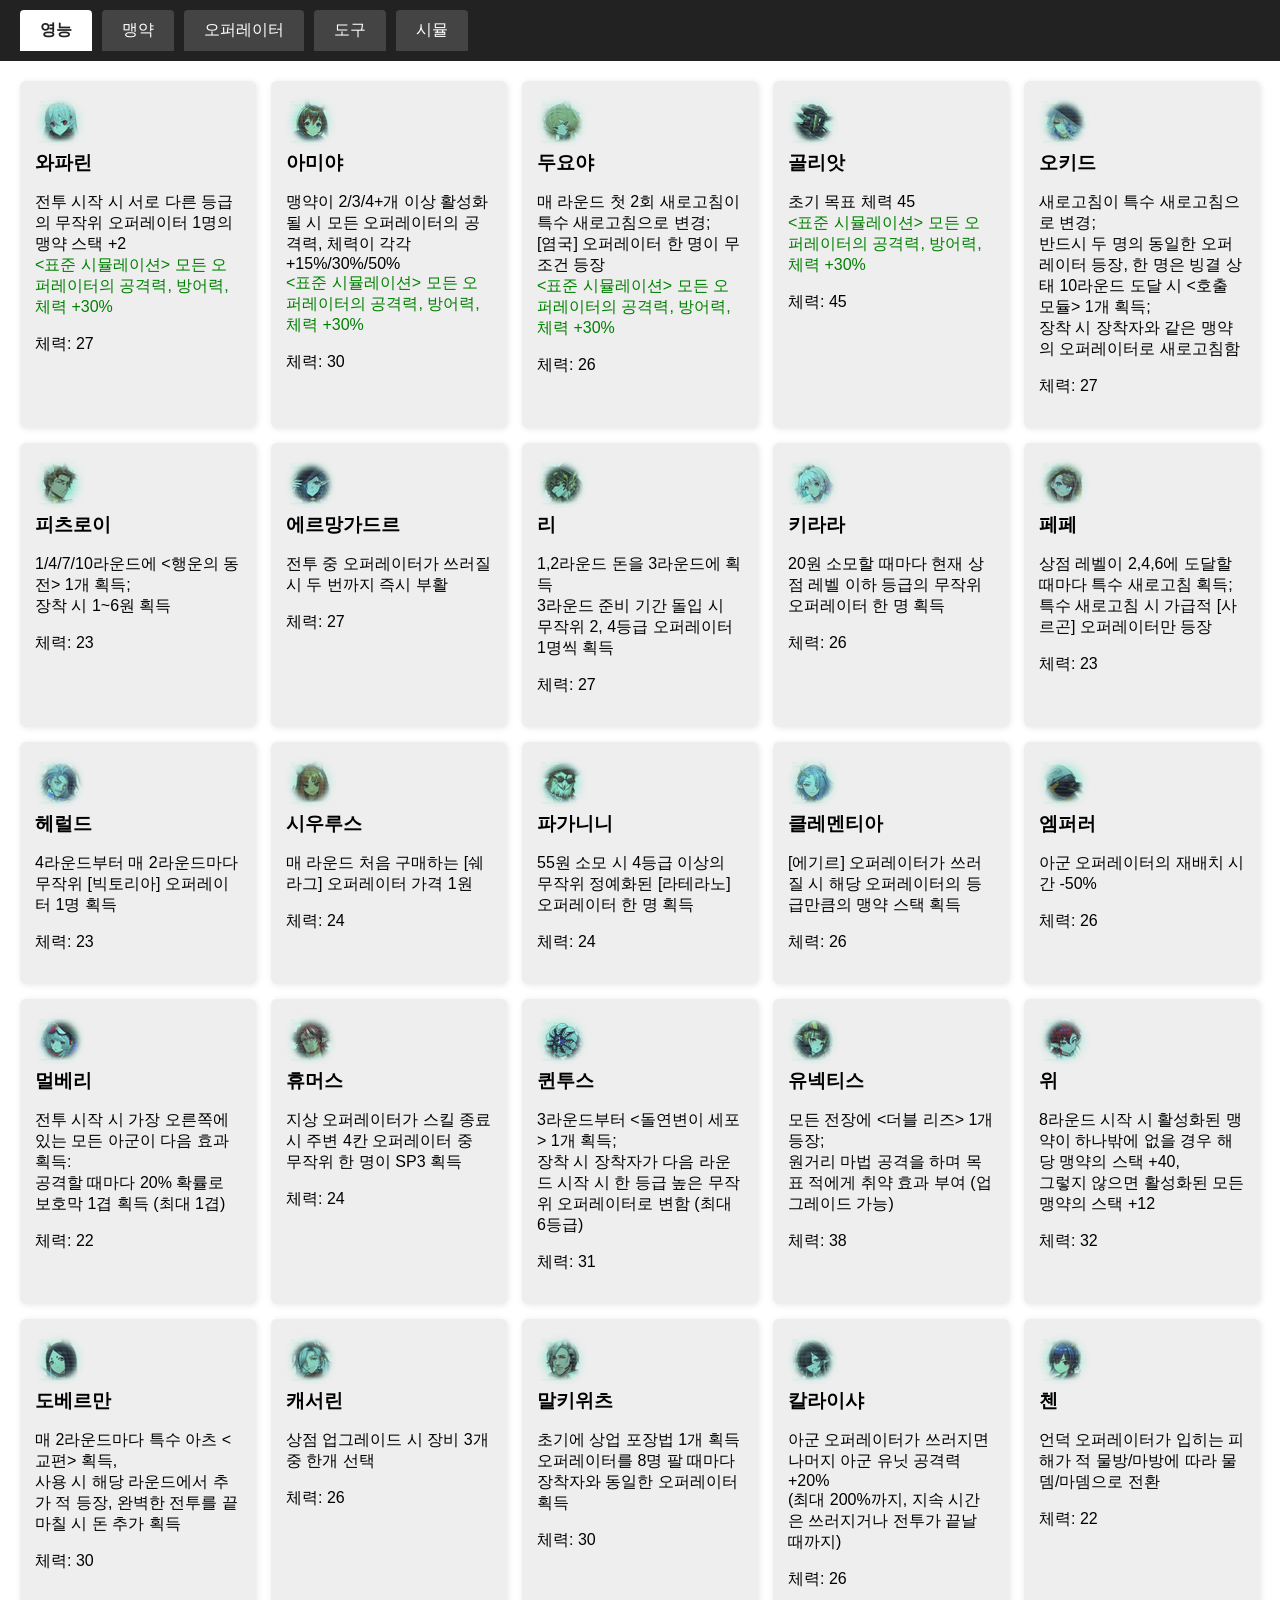
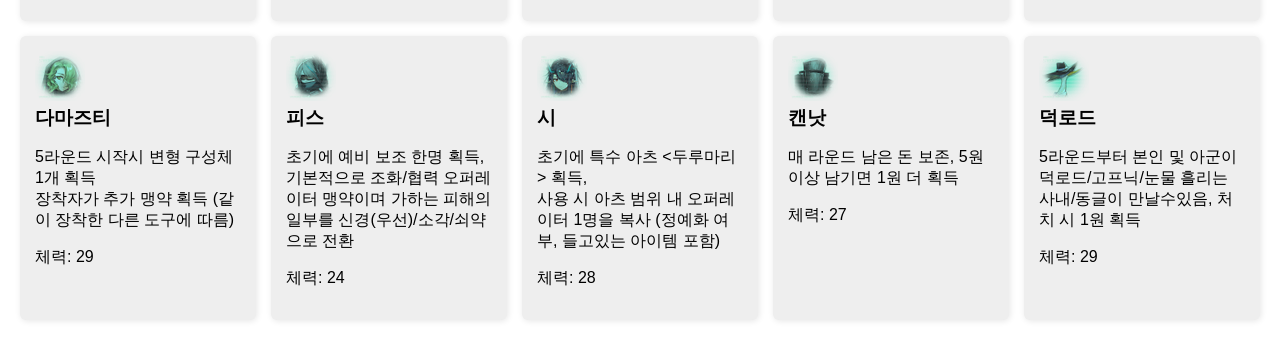
==== index.html @ cfe7ab59 "4" ====
<!DOCTYPE html>
<html lang="ko">
<head>
<meta charset="UTF-8" />
<meta name="viewport" content="width=device-width, initial-scale=1" />
<title>명토체스</title>
<style>
  body { font-family: Arial, sans-serif; margin: 0; padding: 0; background: #f5f5f5; }
  header { background: #222; color: white; padding: 10px 20px; position: sticky; top: 0; z-index: 100; }
  .tabs { display: flex; gap: 10px; }
  .tab {
    padding: 10px 20px;
    cursor: pointer;
    user-select: none;
    background: #444;
    border-radius: 4px 4px 0 0;
  }
  .tab.active { background: #fff; color: #222; font-weight: bold; }
  main { background: #fff; padding: 20px; min-height: 70vh; }
  section { display: none; }
  section.active { display: block; }

  /* 공통 리스트 스타일 */
  .card-list { display: grid; grid-template-columns: repeat(auto-fill,minmax(220px,1fr)); gap: 15px; }
  .card {
    background: #eee;
    border-radius: 6px;
    padding: 15px;
    box-shadow: 1px 1px 6px rgba(0,0,0,0.1);
  }
  .card img { width: 100%; border-radius: 4px; }
  .card h3 { margin: 0 0 8px; }
  .tooltip {
    position: relative;
    display: inline-block;
    cursor: pointer;
    border-bottom: 1px dotted black;
  }
  .tooltip .tooltiptext {
    visibility: hidden; width: 150px; background: #222; color: #fff; text-align: center;
    border-radius: 6px; padding: 5px 8px; position: absolute; z-index: 1;
    bottom: 120%; left: 50%; margin-left: -75px;
    opacity: 0; transition: opacity 0.3s;
  }
  .tooltip:hover .tooltiptext {
    visibility: visible; opacity: 1;
  }
  /* 오퍼레이터 토글버튼 */
  .filter-toggle-group {
    display: flex; gap: 8px; flex-wrap: wrap; margin-bottom: 12px;
  }
  .filter-toggle-group button {
    padding: 6px 10px;
    border: none;
    background: #888;
    color: white;
    border-radius: 5px;
    cursor: pointer;
  }
  .filter-toggle-group button.active {
    background: #337ab7;
  }
  .filter-controls {
    margin-bottom: 12px;
  }
  .filter-controls button {
    padding: 5px 10px;
    margin-right: 10px;
    cursor: pointer;
  }
  /* 시뮬레이션 영역 */
  #simulator {
    margin-top: 20px;
    border-top: 2px solid #ccc;
    padding-top: 10px;
  }
  #simulator img {
    width: 50px; height: 50px; margin: 4px; border-radius: 5px; cursor: pointer;
    border: 2px solid transparent;
  }
  #simulator img.banned {
    opacity: 0.4;
    border-color: red;
  }
  #simulator img.selected {
    border-color: green;
  }
  #simulator-info {
    margin-top: 10px;
  }
  button#sim-clear {
    margin-top: 10px; padding: 6px 14px; cursor: pointer;
  }
#ability-list .card img {
  width: 50px;   /* 고정 크기 지정 */
  height: 50px;  /* 필요 시 비율 맞춰 */
  object-fit: contain;  /* 이미지 비율 유지 */
  border-radius: 4px;
}
/* 오퍼탭 이미지 크기 */
#operator-list .card img {
  width: 80px;   /* 예: 80px */
  height: 80px;
  object-fit: contain;
  border-radius: 4px;
}

/* 도구탭 이미지 크기 */
#tools-list .card img {
  width: 80px;
  height: 80px;
  object-fit: contain;
  border-radius: 4px;
}

/* 시뮬탭 이미지 크기 */
#sim-operators img,
#sim-oaths img {
  width: 60px;
  height: 60px;
  border-radius: 4px;
  cursor: pointer;
}

</style>
</head>
<body>
<header>
  <nav class="tabs">
    <div class="tab active" data-tab="ability">영능</div>
    <div class="tab" data-tab="oath">맹약</div>
    <div class="tab" data-tab="operator">오퍼레이터</div>
    <div class="tab" data-tab="tools">도구</div>
    <div class="tab" data-tab="sim">시뮬</div>
  </nav>
</header>

<main>
  <!-- 영능 탭 -->
  <section id="ability" class="active">
    <div class="card-list" id="ability-list"></div>
  </section>

  <!-- 맹약 탭 -->
	<section id="oath">
	  <h2>핵심 맹약</h2>
	  <div id="core-oath-list" class="card-list"></div>

	  <h2>보조 맹약</h2>
	  <div id="support-oath-list" class="card-list"></div>
	</section>

  <!-- 오퍼레이터 탭 -->
  <section id="operator">
    <div class="filter-controls">
      <div>핵심 맹약:</div>
      <div class="filter-toggle-group" id="core-oath-filters"></div>
      <div>보조 맹약:</div>
      <div class="filter-toggle-group" id="support-oath-filters"></div>
      <div>단계:</div>
      <div class="filter-toggle-group" id="stage-filters"></div>
      <div>특성:</div>
      <div class="filter-toggle-group" id="trait-filters"></div>
      <button id="deselect-all">전체 해제</button>
    </div>
    <div id="operator-list"></div>
  </section>

  <!-- 도구 탭 -->
	<section id="tools" style="position: relative;">
	  <!-- 고정 조합법 이미지 (작은 이미지) -->
	  <div id="combo-preview" style="margin-bottom: 15px; text-align:center; position: relative; display: inline-block; cursor: pointer;">
		<img src="images/조합법.png" alt="조합법 이미지" 
			 style="max-width:300px; max-height:300px; border:1px solid #ccc; border-radius:6px;" />
	  </div>

	  <!-- 큰 이미지 표시용 숨김 영역 -->
	  <div id="combo-large-container">
		  <img id="combo-large-img" src="" alt="" style="width:80%; height:auto;" />
		</div>

	  <!-- 도구 카드 목록 -->
	  <h2>도구 목록</h2>
	  <div id="tools-list"></div>
	</section>

  <!-- 시뮬 탭 -->
  <section id="sim">
	  <div id="sim-help-text" style="margin-bottom: 12px; font-size: 14px; color: #666;">
		좌클릭으로 오퍼 추가, 우클릭으로 오퍼 밴
	  </div>
	  <!-- 선택된 오퍼 목록을 상단으로 옮김 -->
	  <div id="sim-selected-operators" style="margin-bottom: 15px;">
		<h3>선택된 오퍼레이터</h3>
		<div id="sim-operators"></div>
	  </div>
		<div id="simulator-info">
		<div>선택된 오퍼레이터 수: <span id="sim-selected-count">0</span> / 8</div>
		<button id="sim-clear">초기화</button>
	  </div>
	  <div id="sim-oath-status" style="display: flex; gap: 15px; flex-wrap: wrap; margin-top: 10px;"></div>
	  <div id="sim-oaths"></div>

	  
	</section>
</main>

<script>
const data = {
  abilities: [
	  { id: 1, name: "와파린", effect: "전투 시작 시 서로 다른 등급의 무작위 오퍼레이터 1명의 맹약 스택 +2<br><span style='color: green;'><표준 시뮬레이션> 모든 오퍼레이터의 공격력, 방어력, 체력 +30%</span>", hp: 27, img: "images/卫戍协议：盟约_策略发起人_华法琳.png" },
	  { id: 2, name: "아미야", effect: "맹약이 2/3/4+개 이상 활성화될 시 모든 오퍼레이터의 공격력, 체력이 각각 +15%/30%/50%<br><span style='color: green;'><표준 시뮬레이션> 모든 오퍼레이터의 공격력, 방어력, 체력 +30%</span>", hp: 30, img: "images/卫戍协议：盟约_策略发起人_阿米娅.png" },
	  { id: 3, name: "두요야", effect: "매 라운드 첫 2회 새로고침이 특수 새로고침으로 변경; <br>[염국] 오퍼레이터 한 명이 무조건 등장<br><span style='color: green;'><표준 시뮬레이션> 모든 오퍼레이터의 공격력, 방어력, 체력 +30%</span>", hp: 26, img: "images/卫戍协议：盟约_策略发起人_杜遥夜.png" },
	  { id: 4, name: "골리앗", effect: "초기 목표 체력 45<br><span style='color: green;'><표준 시뮬레이션> 모든 오퍼레이터의 공격력, 방어력, 체력 +30%</span>", hp: 45, img: "images/卫戍协议：盟约_策略发起人_歌利亚.png" },
	  { id: 5, name: "오키드", effect: "새로고침이 특수 새로고침으로 변경; <br>반드시 두 명의 동일한 오퍼레이터 등장, 한 명은 빙결 상태 10라운드 도달 시 <호출 모듈> 1개 획득; <br>장착 시 장착자와 같은 맹약의 오퍼레이터로 새로고침함", hp: 27, img: "images/卫戍协议：盟约_策略发起人_梓兰.png" },
	  { id: 6, name: "피츠로이", effect: "1/4/7/10라운드에 <행운의 동전> 1개 획득; <br>장착 시 1~6원 획득", hp: 23, img: "images/卫戍协议：盟约_策略发起人_小贾斯汀.png" },
	  { id: 7, name: "에르망가드르", effect: "전투 중 오퍼레이터가 쓰러질 시 두 번까지 즉시 부활", hp: 27, img: "images/卫戍协议：盟约_策略发起人_埃芒加德.png" },
	  { id: 8, name: "리", effect: "1,2라운드 돈을 3라운드에 획득<br>3라운드 준비 기간 돌입 시 무작위 2, 4등급 오퍼레이터 1명씩 획득", hp: 27, img: "images/卫戍协议：盟约_策略发起人_老鲤.png" },
	  { id: 9, name: "키라라", effect: "20원 소모할 때마다 현재 상점 레벨 이하 등급의 무작위 오퍼레이터 한 명 획득", hp: 26, img: "images/卫戍协议：盟约_策略发起人_绮良.png" },
	  { id: 10, name: "페페", effect: "상점 레벨이 2,4,6에 도달할 때마다 특수 새로고침 획득; <br>특수 새로고침 시 가급적 [사르곤] 오퍼레이터만 등장", hp: 23, img: "images/卫戍协议：盟约_策略发起人_佩佩.png" },
	  { id: 11, name: "헤럴드", effect: "4라운드부터 매 2라운드마다 무작위 [빅토리아] 오퍼레이터 1명 획득", hp: 23, img: "images/卫戍协议：盟约_策略发起人_哈洛德.png" },
	  { id: 12, name: "시우루스", effect: "매 라운드 처음 구매하는 [쉐라그] 오퍼레이터 가격 1원", hp: 24, img: "images/卫戍协议：盟约_策略发起人_休露丝.png" },
	  { id: 13, name: "파가니니", effect: "55원 소모 시 4등급 이상의 무작위 정예화된 [라테라노] 오퍼레이터 한 명 획득", hp: 24, img: "images/卫戍协议：盟约_策略发起人_潘格尼尼.png" },
	  { id: 14, name: "클레멘티아", effect: "[에기르] 오퍼레이터가 쓰러질 시 해당 오퍼레이터의 등급만큼의 맹약 스택 획득", hp: 26, img: "images/卫戍协议：盟约_策略发起人_克莱门莎.png" },
	  { id: 15, name: "엠퍼러", effect: "아군 오퍼레이터의 재배치 시간 -50%", hp: 26, img: "images/卫戍协议：盟约_策略发起人_大帝.png" },
	  { id: 16, name: "멀베리", effect: "전투 시작 시 가장 오른쪽에 있는 모든 아군이 다음 효과 획득: <br>공격할 때마다 20% 확률로 보호막 1겹 획득 (최대 1겹)", hp: 22, img: "images/卫戍协议：盟约_策略发起人_桑葚.png" },
	  { id: 17, name: "휴머스", effect: "지상 오퍼레이터가 스킬 종료 시 주변 4칸 오퍼레이터 중 무작위 한 명이 SP3 획득", hp: 24, img: "images/卫戍协议：盟约_策略发起人_休谟斯.png" },
	  { id: 18, name: "퀸투스", effect: "3라운드부터 <돌연변이 세포> 1개 획득; <br>장착 시 장착자가 다음 라운드 시작 시 한 등급 높은 무작위 오퍼레이터로 변함 (최대 6등급)", hp: 31, img: "images/卫戍协议：盟约_策略发起人_昆图斯.png" },
	  { id: 19, name: "유넥티스", effect: "모든 전장에 <더블 리즈> 1개 등장; <br>원거리 마법 공격을 하며 목표 적에게 취약 효과 부여 (업그레이드 가능)", hp: 38, img: "images/卫戍协议：盟约_策略发起人_森蚺.png" },
	  { id: 20, name: "위", effect: "8라운드 시작 시 활성화된 맹약이 하나밖에 없을 경우 해당 맹약의 스택 +40, <br>그렇지 않으면 활성화된 모든 맹약의 스택 +12", hp: 32, img: "images/卫戍协议：盟约_策略发起人_余.png" },
	  { id: 21, name: "도베르만", effect: "매 2라운드마다 특수 아츠 <교편> 획득, <br>사용 시 해당 라운드에서 추가 적 등장, 완벽한 전투를 끝마칠 시 돈 추가 획득", hp: 30, img: "images/卫戍协议：盟约_策略发起人_杜宾.png" },
	  { id: 22, name: "캐서린", effect: "상점 업그레이드 시 장비 3개 중 한개 선택", hp: 26, img: "images/卫戍协议：盟约_策略发起人_凯瑟琳.png" },
	  { id: 23, name: "말키위츠", effect: "초기에 상업 포장법 1개 획득<br>오퍼레이터를 8명 팔 때마다 장착자와 동일한 오퍼레이터 획득", hp: 30, img: "images/卫戍协议：盟约_策略发起人_马克维茨.png" },
	  { id: 24, name: "칼라이샤", effect: "아군 오퍼레이터가 쓰러지면 나머지 아군 유닛 공격력 +20% <br>(최대 200%까지, 지속 시간은 쓰러지거나 전투가 끝날 때까지)", hp: 26, img: "images/卫戍协议：盟约_策略发起人_卡莱莎.png" },
	  { id: 25, name: "첸", effect: "언덕 오퍼레이터가 입히는 피해가 적 물방/마방에 따라 물뎀/마뎀으로 전환", hp: 22, img: "images/卫戍协议：盟约_策略发起人_陈.png" },
	  { id: 26, name: "다마즈티", effect: "5라운드 시작시 변형 구성체 1개 획득<br>장착자가 추가 맹약 획득 (같이 장착한 다른 도구에 따름)", hp: 29, img: "images/卫戍协议：盟约_策略发起人_“变形者集群”.png" },
	  { id: 27, name: "피스", effect: "초기에 예비 보조 한명 획득, <br>기본적으로 조화/협력 오퍼레이터 맹약이며 가하는 피해의 일부를 신경(우선)/소각/쇠약으로 전환", hp: 24, img: "images/卫戍协议：盟约_策略发起人_Pith.png" },
	  { id: 28, name: "시", effect: "초기에 특수 아츠 <두루마리> 획득, <br>사용 시 아츠 범위 내 오퍼레이터 1명을 복사 (정예화 여부, 들고있는 아이템 포함)", hp: 28, img: "images/卫戍协议：盟约_策略发起人_夕.png" },
	  { id: 29, name: "캔낫", effect: "매 라운드 남은 돈 보존, 5원 이상 남기면 1원 더 획득", hp: 27, img: "images/卫戍协议：盟约_策略发起人_坎诺特.png" },
	  { id: 30, name: "덕로드", effect: "5라운드부터 본인 및 아군이 덕로드/고프닉/눈물 흘리는 사내/동글이 만날수있음, 처치 시 1원 획득", hp: 29, img: "images/卫戍协议：盟约_策略发起人_鸭爵.png" },
	],
	oaths: [
	  { id: 1, name: "염국", effect: "[염국] 오퍼레이터의 공격력 상승 <br><span style='color: #2093df;'>+(23+0.9x스택)%</span><br><span style='color: green;'><6명 이상></span> 전투 시작 시 염우 소환, 공격력과 체력은 [염국] 오퍼레이터들의 공격력과 체력 총합의 <span style='color: #2093df;'>30%</span><br>염우는 멸악의 화염을 사용해 공격 시 공격력의 <span style='color: #2093df;'>20%</span>의 화상 피해를 입히고 주위 적에게 <span style='color: #2093df;'>20%</span>의 원소 취약 부여", needCount: 3, type: "core", img: "images/염국.png" },
	  { id: 2, name: "사르곤", effect: "[사르곤] 오퍼레이터가 스킬 발동 시 모든 [사르곤] 오퍼레이터의 공격 속도 +12 (최대 +300), 일정 시간동안 지속 <br>(5+0.22x스택 초, 매 스택마다 지속시간은 독립 계산) <br><6명 이상> 스킬 발동 시 모든 [사르곤] 오퍼레이터가 지속 시간 동안 공격력 12% 증가 (최대 300%)", needCount: 3, type: "core", img: "images/사르곤.png" },
	  { id: 3, name: "빅토리아", effect: "장비를 장착한 [빅토리아] 오퍼레이터가 가하는 피해 증가<br>+(120+0.8x스택)%<br><25스택마다> 무작위 효과가 붙은 빅토리아식 망치 획득<br><6명 이상> 장비를 장착한 [빅토리아] 오퍼레이터의 공격력 80% 증가", needCount: 3, type: "core", img: "images/빅토리아.png" },
	  { id: 4, name: "쉐라그", effect: "[쉐라그] 오퍼레이터가 가하는 피해 130% 증가,<br>냉기 및 빙결 상태의 적에게는 추가 효과 획득 (135%+1x스택)%<br><6명 이상> 전투 중 매 25초마다 한 차례의 눈폭풍이 불어 전장 위의 모든 적에게 일정 시간동안 냉기 효과 부여<br>(20+0.1x스택)초", needCount: 3, type: "core", img: "images/쉐라그.png" },
	  { id: 5, name: "라테라노", effect: "[라테라노] 오퍼레이터가 스킬 발동 시 얻는 탄약량 증가<br> +(5+1.5x스택)%<br><6명 이상> [라테라노] 오퍼레이터가 탄약을 1발 소모할 때마다,<br>모든 [라테라노] 오퍼레이터의 공격력 +4% 증가, 최대 +180%까지", needCount: 3, type: "core", img: "images/라테라노.png" },
	  { id: 6, name: "에기르", effect: "[에기르] 오퍼레이터의 체력 증가 +(35+1x스택)%<br>전투 시작 시 [에기르] 오퍼레이터는 자신 전방 한 칸의<br>오퍼레이터를 잡아먹어 6000의 물리 피해를 주고,<br>자신은 기본 공격력과 저지 가능 수를 얻음<br>잡아먹힌 오퍼레이터의 등급에 해당하는 만큼 맹약 스택 획득<br><5명 이상> 전투 중 처음으로 쓰러진 두 명의 [에기르]<br>오퍼레이터는 즉시 부활", needCount: 3, type: "core", img: "images/에기르.png" },
	  { id: 7, name: "투자자", effect: "오퍼레이터의 획득 시 특성이 2회씩 발동<br><70스택 이상> 획득 시 특성이 3회씩 발동 <br>(준비 구역의 [투자자] 오퍼레이터 또한 조건에 영향을 줌)", needCount: 3, type: "support", img: "images/투자자.png" },
	  { id: 8, name: "조화", effect: "[조화] 오퍼레이터는 핵심 맹약[염국] [사르곤] [빅토리아][쉐라그] [라테라노] [에기르]의 필요 인원수 +1<br>[조화] 오퍼레이터 또한 핵심 맹약의 효과를 받을 수 있음", needCount: 1, type: "support", img: "images/조화.png" },
	  { id: 9, name: "선견", effect: "<10스택마다> 자금 2획득<br><100스택 첫 도달 시> 상점 내 모든 오퍼레이터의 가격이 영구적으로 1만큼 감소 <br>(준비 구역의 [선견] 오퍼레이터 또한 조건에 영향을 줌)", needCount: 2, type: "support", img: "images/선견.png" },
	  { id: 10, name: "정확", effect: "언덕 오퍼레이터의 공격력 증가 <br>+(10+1.2x스택)%<br><3명 이상> 언덕 오퍼레이터가 공격 시 적의 방어력과 마법 저항을 일정량 무시, 공격 대상의 특수 능력을 2초간 침묵", needCount: 2, type: "support", img: "images/정확.png" },
	  { id: 11, name: "견고", effect: "모든 오퍼레이터의 체력 증가 <br>+(30+1.25x스택)%<br><3명 이상> 지상의 [견고]가 아닌 오퍼레이터가 피해를 받을 시 받는 피해의 40%만큼을 모든 [견고] 오퍼레이터에게 균등 분배", needCount: 2, type: "support", img: "images/견고.png" },
	  { id: 12, name: "급습", effect: "[급습] 오퍼레이터의 스킬이 준비되었을 때 주변에 적이 없다면 즉시 지상의 적 한 명 주위로 재배치되어 스킬 발동, <br>스킬 지속 시간동안 공격력과 체력 증가 (10+1x스택)% <br><30스택 이상> 모든 오퍼레이터의 재배치 비용 50% 감소", needCount: 2, type: "support", img: "images/급습.png" },
	  { id: 13, name: "기적", effect: "상점 새로고침 시 일정 확률로 다음 번 새로고침이 무료 (25+0.3x스택)%<br><50스택마다> 자금 10 획득<br>(준비 구역의 [기적] 오퍼레이터 또한 조건에 영향을 줌)", needCount: 2, type: "support", img: "images/기적.png" },
	  { id: 14, name: "불굴", effect: "지상 오퍼레이터가 쓰러질 시 일정 확률로 즉시 재배치 (18+0.4x스택)%<br><3명 이상>지상 오퍼레이터가 쓰러질 시 모든 오퍼레이터의 SP +5", needCount: 2, type: "support", img: "images/불굴.png" },
	  { id: 15, name: "신속", effect: "[신속] 오퍼레이터가 스킬 종료 시 일정 확률로 즉시 SP 10 회복 <br>(20+0.35x스택)%<br><40스택 이상> 모든 오퍼레이터가 스킬 종료 시 동일한 확률로 즉시 SP 15 추가 회복", needCount: 2, type: "support", img: "images/신속.png" },
	  { id: 16, name: "조력", effect: "모든 오퍼레이터의 방어력 증가 (15+1.2x스택)%<br>재배치 시간 30% 감소 <br>준비 시간 종료 시 활성화된 모든 맹약의 스택 수 2증가 <br><3명 이상> 대신 4 증가", needCount: 2, type: "support", img: "images/조력.png" },
	  { id: 17, name: "영민", effect: "[영민] 오퍼레이터 주변 2칸내에 있는 오퍼레이터의 공격 속도 증가 <br>+(10+1x스택)<br><20스택 이상> 상점에서 첫 새로고침 시 출현하는 장비의 가격 1로 감소", needCount: 2, type: "support", img: "images/영민.png" },
	  { id: 18, name: "협력", effect: "모든 오퍼레이터의 받는 물리 및 마법 피해 20% 감소", needCount: 3, type: "support", img: "images/협력.png" },
	],
  operators: [
	// 1단계
	{ id: 1, name: "인사이더", oaths: ["라테라노"], stage: 1, trait: "기타", traitDescription: "[라테라노]﻿ 5스택마다 본 오퍼레이터의 공격 속도 +1(2)", img: "images/头像_隐现.png" },
	{ id: 2, name: "쿠리어", oaths: ["쉐라그","불굴"], stage: 1, trait: "획득 시", traitDescription: "<획득 시> 자신 소속 맹약 스택 +2(4) (맹약 활성화될 필요 없음)﻿", img: "images/头像_讯使.png" },
	{ id: 3, name: "레이즈", oaths: ["염국"], stage: 1, trait: "획득 시", traitDescription: "<획득 시> 현재 상점 레벨 만큼의 염국 스택 획득 (정예화 시 두 배) <br>(맹약 활성화될 필요 없음)", img: "images/头像_惊蛰.png" },
	{ id: 4, name: "스펙터", oaths: ["에기르"], stage: 1, trait: "기타", traitDescription: "쓰러질 시 활성화된 에기르 스택 +2(4)", img: "images/头像_幽灵鲨.png" },
	{ id: 5, name: "비그나", oaths: ["불굴"], stage: 1, trait: "기타", traitDescription: "가격 1로 변경", img: "images/头像_红豆.png" },
	{ id: 6, name: "메이", oaths: ["빅토리아","정확"], stage: 1, trait: "획득 시", traitDescription: "<획득 시> 자신 소속 맹약 스택 +2(4) (맹약 활성화될 필요 없음)", img: "images/头像_梅.png" },
	{ id: 7, name: "라플란드", oaths: ["협력"], stage: 1, trait: "기타", traitDescription: "입히는 피해가 약점 피해로 전환 <br>(적의 방어력과 아츠 저항에 따라서 물리 피해와 아츠 피해로 전환)﻿", img: "images/头像_拉普兰德.png" },
	{ id: 8, name: "텍사스", oaths: ["신속"], stage: 1, trait: "기타", traitDescription: "입히는 피해가 약점 피해로 전환 <br>(적의 방어력과 아츠 저항에 따라서 물리 피해와 아츠 피해로 전환)﻿", img: "images/头像_德克萨斯.png" },
	{ id: 9, name: "케이퍼", oaths: ["정확"], stage: 1, trait: "기타", traitDescription: "드론 적 공격 시 공격력 150% (200%)로 증가﻿", img: "images/头像_跃跃.png" },
	{ id: 10, name: "쿠오라", oaths: ["견고"], stage: 1, trait: "준비 기간 종료 시", traitDescription: "<준비 기간 종료 시> 같은 가로줄에 오퍼레이터가 3명 이상일 시 활성화된 견고﻿ 스택 +3(6)", img: "images/头像_蛇屠箱.png" },
	{ id: 11, name: "기타노", oaths: ["선견","기적"], stage: 1, trait: "획득 시", traitDescription: "<획득 시> 자신 소속 맹약 스택 +2(4) (맹약 활성화될 필요 없음)﻿", img: "images/头像_远山.png" },
	{ id: 12, name: "맨티코어", oaths: ["사르곤","급습"], stage: 1, trait: "기타", traitDescription: "SP 자연 회복 속도 +0.15/초(+0.3/초)﻿", img: "images/头像_狮蝎.png" },
	{ id: 13, name: "새비지", oaths: ["조력"], stage: 1, trait: "판매 시", traitDescription: "<판매 시> 다음 준비 기간에 추가로 1원(2원) 획득﻿", img: "images/头像_暴行.png" },
	{ id: 14, name: "푸딩", oaths: ["영민"], stage: 1, trait: "획득 시", traitDescription: "<획득 시> 자신 소속 맹약 스택 +3(6) (맹약 활성화될 필요 없음)﻿", img: "images/头像_布丁.png" },
	// 2단계
	{ id: 15, name: "이그제큐터", oaths: ["라테라노","정확"], stage: 2, trait: "기타", traitDescription: "자기 앞 한 칸의 오퍼레이터가 탄약을 7발 소모할 시 활성화된 라테라노 스택 +1(2)", img: "images/头像_送葬人.png" },
	{ id: 16, name: "사일런스", oaths: ["선견"], stage: 2, trait: "준비 기간 돌입 시", traitDescription: "<준비 시간 돌입 시> 자신의 활성화된 맹약 스택 +2(4)﻿", img: "images/头像_赫默.png" },
	{ id: 17, name: "마터호른", oaths: ["쉐라그","견고"], stage: 2, trait: "획득 시", traitDescription: "<획득 시> 자신 소속 맹약 스택 +3(6) (맹약 활성화될 필요 없음)﻿", img: "images/头像_角峰.png" },
	{ id: 18, name: "완칭", oaths: ["염국"], stage: 2, trait: "준비 기간 종료 시", traitDescription: "<준비 시간 종료 시> 이번 라운드 획득한 오퍼레이터 1명당 활성화된 [염국]﻿ 스택 +1(2)", img: "images/头像_万顷.png" },
	{ id: 19, name: "해럴드", oaths: ["빅토리아","쉐라그"], stage: 2, trait: "획득 시", traitDescription: "<획득 시> 다음 준비 기간에 추가로 1원(2원) 획득", img: "images/头像_哈洛德.png" },
	{ id: 20, name: "파피루스", oaths: ["사르곤"], stage: 2, trait: "기타", traitDescription: "처음으로 스킬 발동 시 활성화된 사르곤﻿ 스택 +4(8)", img: "images/头像_莎草.png" },
	{ id: 21, name: "언더플로우", oaths: ["에기르"], stage: 2, trait: "기타", traitDescription: "바다 괴물 공격 시 공격력 150%(200%)로 증가﻿", img: "images/头像_深巡.png" },
	{ id: 22, name: "헤비레인", oaths: ["사르곤","견고"], stage: 2, trait: "기타", traitDescription: "[사르곤]﻿ 및 [견고] 3스택마다 본 오퍼레이터의 방어력 +1% (+2%)", img: "images/头像_暴雨.png" },
	{ id: 23, name: "우타게", oaths: ["급습","조력"], stage: 2, trait: "기타", traitDescription: "적을 1명 쓰러트릴 때마다 활성화된 급습﻿ 스택 +1(2)", img: "images/头像_宴.png" },
	{ id: 24, name: "락락", oaths: ["빅토리아","영민"], stage: 2, trait: "획득 시", traitDescription: "<획득 시> 무작위 락락의 커스텀 제품 1개(2개) 제작﻿", img: "images/头像_洛洛.png" },
	{ id: 25, name: "카제마루", oaths: ["기적","불굴"], stage: 2, trait: "기타", traitDescription: "두 명만 있어도 정예화 가능", img: "images/头像_风丸.png" },
	{ id: 26, name: "그라벨", oaths: ["급습","불굴"], stage: 2, trait: "기타", traitDescription: "쓰러질 시 활성화된 불굴﻿ 스택 +3(6)", img: "images/头像_砾.png" },
	{ id: 27, name: "틴맨", oaths: ["신속","영민"], stage: 2, trait: "준비 기간 돌입 시", traitDescription: "<준비 기간 돌입 시> 자신의 활성화된 맹약 스택 +2(4)﻿", img: "images/头像_锡人.png" },
	{ id: 28, name: "실론", oaths: ["조력"], stage: 2, trait: "준비 기간 종료 시", traitDescription: "<준비 기간 종료 시>현재 활성화된 맹약 중 스택 수가 가장 많은 맹약의 스택 수+2(4)<br>해당 오퍼레이터가 준비 구역에 있는 동안에도 효과 발동", img: "images/头像_锡兰.png" },
	{ id: 29, name: "아렌", oaths: ["라테라노"], stage: 2, trait: "기타", traitDescription: "드론 적 공격 시 공격력 150%(200%)로 증가﻿", img: "images/头像_芳汀.png" },

	  // 3단계
	  { id: 30, name: "엑시아", oaths: ["라테라노","기적"], stage: 3, trait: "획득 시", traitDescription: "<획득 시> 다음 준비 기간에 추가로 1원 (2원) 획득﻿", img: "images/头像_能天使.png" },
	{ id: 31, name: "오로라", oaths: ["쉐라그"], stage: 3, trait: "기타", traitDescription: "공격 범위 내 적이 빙결 시 최대 체력의 1.5%(2.5%) 회복﻿", img: "images/头像_极光.png" },
	{ id: 32, name: "와이후", oaths: ["염국","불굴"], stage: 3, trait: "획득 시", traitDescription: "<획득 시> 현재 활성화된 맹약 중 스택 수가 가장 많은 맹약의 스택 수 +3(6)﻿", img: "images/头像_槐琥.png" },
	{ id: 33, name: "스와이어 디 엘리건트 위트", oaths: ["염국","투자자"], stage: 3, trait: "준비 기간 종료 시", traitDescription: "<준비 기간 종료 시> 다음 준비 기간에 추가로 1원 (2원) 획득﻿ <br> ([염국] / [투자자] 활성화 시 준비 구역에서도 발동)", img: "images/头像_琳琅诗怀雅.png" },
	{ id: 34, name: "스카디", oaths: ["에기르","견고","급습"], stage: 3, trait: "기타", traitDescription: "유닛을(적을) 3명 쓰러트릴 때마다 활성화된 [에기르]﻿ [견고] [급습]의 스택 +1(2)", img: "images/头像_斯卡蒂.png" },
	{ id: 35, name: "필라에", oaths: ["사르곤"], stage: 3, trait: "기타", traitDescription: "스킬 발동 시 활성화된 [사르곤﻿] 스택 +4(8)", img: "images/头像_菲莱.png" },
	{ id: 36, name: "인포서", oaths: ["라테라노"], stage: 3, trait: "준비 기간 종료 시", traitDescription: "<준비 기간 종료 시> 자신과 자신 뒤 오퍼레이터 한 명의 활성화된 맹약 스택 +3(6)﻿", img: "images/头像_见行者.png" },
	{ id: 37, name: "하이디", oaths: ["빅토리아","조력"], stage: 3, trait: "준비 기간 종료 시", traitDescription: "<준비 기간 종료 시> 전장 내 서로 다른 등급의 [빅토리아]﻿ 오퍼레이터 한명마다 활성화된 [빅토리아] 스택 +2(4)", img: "images/头像_海蒂.png" },
	{ id: 38, name: "허니베리", oaths: ["협력"], stage: 3, trait: "획득 시", traitDescription: "<획득 시> 활성화된 무작위 맹약 하나의 스택 +2(4), 두 번 반복﻿", img: "images/头像_蜜莓.png" },
	{ id: 39, name: "안드레아나", oaths: ["에기르","정확"], stage: 3, trait: "기타", traitDescription: "바다 괴물 공격 시 공격력 150%(200%)로 증가﻿", img: "images/头像_安哲拉.png" },
	{ id: 40, name: "스노우헌터", oaths: ["쉐라그","정확"], stage: 3, trait: "획득 시", traitDescription: "<획득 시> 자신 소속 맹약 스택 +6(12) (맹약 활성화될 필요 없음)﻿", img: "images/头像_雪猎.png" },
	{ id: 41, name: "에단", oaths: ["협력"], stage: 3, trait: "획득 시", traitDescription: "<획득 시> 인원 수가 가장 많은 맹약의 오퍼레이터 1명 획득 (자신 제외)﻿", img: "images/头像_伊桑.png" },
	{ id: 42, name: "미니멀리스트", oaths: ["사르곤","영민"], stage: 3, trait: "기타", traitDescription: "가격 1로 변경﻿", img: "images/头像_至简.png" },
	{ id: 43, name: "쉐라", oaths: ["쉐라그","선견"], stage: 3, trait: "획득 시", traitDescription: "<획득 시> 쉐라그의 만년빙 1개(2개) 획득﻿", img: "images/头像_耶拉.png" },
	
	// 4단계
	{ id: 44, name: "산크타 믹사파라토", oaths: ["라테라노","견고"], stage: 4, trait: "기타", traitDescription: "[라테라노]﻿ 및 [견고] 3스택마다 본 오퍼레이터의 방어력 +1%(+2%)", img: "images/头像_信仰搅拌机.png" },
	{ id: 45, name: "피아메타", oaths: ["라테라노"], stage: 4, trait: "기타", traitDescription: "자기 앞 3칸 안(6칸 안)의 오퍼레이터가 탄약을 10발 소모할 시 활성화된 [라테라노]﻿ 스택 +2", img: "images/头像_菲亚梅塔.png" },
	{ id: 46, name: "프라마닉스", oaths: ["쉐라그","조력"], stage: 4, trait: "기타", traitDescription: "공격 범위 내 적이 빙결 시 20%(40%) 확률로 활성화된 [쉐라그]﻿ 스택 +1", img: "images/头像_初雪.png" },
	{ id: 47, name: "이네스", oaths: ["선견","급습"], stage: 4, trait: "준비 기간 종료 시", traitDescription: "<준비 기간 종료 시> 자신의 활성화된 맹약 스택 +4(8)﻿", img: "images/头像_伊内丝.png" },
	{ id: 48, name: "유넥티스", oaths: ["사르곤"], stage: 4, trait: "획득 시", traitDescription: "<획득 시> 신속 전투 식량 1개(2개) 획득﻿", img: "images/头像_森蚺.png" },
	{ id: 49, name: "크루스 더 킨 글린트", oaths: ["정확"], stage: 4, trait: "기타", traitDescription: "자기 앞 한 칸의 오퍼레이터가 스킬 발동 시 정확﻿ 스택 +1(+2) 특성을 추가로 획득 <br>(매 전투마다 최대 10(20)스택까지 쌓을 수 있음)", img: "images/头像_寒芒克洛丝.png" },
	{ id: 50, name: "백파이프", oaths: ["빅토리아","선견","불굴"], stage: 4, trait: "기타", traitDescription: "적을 3명 쓰러트릴 때마다 활성화된 빅토리아﻿ [선견] [불굴]의 스택 +1(2)", img: "images/头像_风笛.png" },
	{ id: 51, name: "마운틴", oaths: ["투자자"], stage: 4, trait: "준비 기간 종료 시", traitDescription: "<준비 기간 종료 시> 이번 턴 구매한 오퍼레이터 한 명마다 활성화된 [투자자]﻿ 스택 +1(2)", img: "images/头像_山.png" },
	{ id: 52, name: "미즈키", oaths: ["에기르","신속"], stage: 4, trait: "기타", traitDescription: "[에기르]﻿ 및 [신속] 3스택마다 본 오퍼레이터의 공격력 +1% (+2%)", img: "images/头像_水月.png" },
	{ id: 53, name: "불피스폴리아", oaths: ["급습","신속"], stage: 4, trait: "획득 시", traitDescription: "<획득 시> 자신 소속 맹약 스택 +8(16) (맹약 활성화될 필요 없음)﻿", img: "images/头像_忍冬.png" },
	{ id: 54, name: "와파린", oaths: ["기적"], stage: 4, trait: "기타", traitDescription: "자기 앞 한 칸의 오퍼레이터가 스킬 발동 시 활성화된 소속 맹약의 스택 +1(+2) 특성을 추가로 획득 <br>(매 전투마다 최대 10(20)스택까지 쌓을 수 있음)﻿", img: "images/头像_华法琳.png" },
	{ id: 55, name: "아스트젠", oaths: ["기적"], stage: 4, trait: "준비 기간 종료 시", traitDescription: "<준비 기간 종료 시> 다음 준비 기간에 추가로 1원 (2원) 획득﻿", img: "images/头像_星源.png" },
	{ id: 56, name: "노시스", oaths: ["쉐라그","영민"], stage: 4, trait: "기타", traitDescription: "SP 자연 회복 속도 +0.15/초(+0.3/초)﻿", img: "images/头像_灵知.png" },
	{ id: 57, name: "레온하르트", oaths: ["정확","신속"], stage: 4, trait: "준비 기간 종료 시", traitDescription: "<준비 기간 종료 시> 자신의 활성화된 맹약 스택 +4(8)﻿", img: "images/头像_莱恩哈特.png" },
	{ id: 58, name: "멀베리", oaths: ["염국","조력"], stage: 4, trait: "획득 시", traitDescription: "<획득 시> 자신 소속 맹약 스택 +3(6) (맹약 활성화될 필요 없음)﻿", img: "images/头像_桑葚.png" },
	{ id: 59, name: "텍사스 디 오메르토사", oaths: ["급습","영민"], stage: 4, trait: "기타", traitDescription: "[급습]﻿ 3스택마다 본 오퍼레이터의 재배치 시간 -1.5%(-3%)", img: "images/头像_缄默德克萨斯.png" },
	{ id: 60, name: "블레이즈", oaths: ["염국","빅토리아"], stage: 4, trait: "판매 시", traitDescription: "<판매 시> 블레이즈 디 이그나이팅 스파크 (또는 대상 예비 대원)로 변함 (정예화 시 두개), <br>블레이즈 디 이그나이팅 스파크는 [염국﻿]과 [빅토리아] 소속", img: "images/头像_煌.png" },
	{ id: 61, name: "폴리닉", oaths: ["조력","협력"], stage: 4, trait: "판매 시", traitDescription: "<판매 시> 다음 준비 기간에 추가로 2원(4원) 획득﻿", img: "images/头像_亚叶.png" },

	  // 5단계
	  { id: 62, name: "이그제큐터 디 엑스 포에데레", oaths: ["라테라노","선견"], stage: 5, trait: "기타", traitDescription: "자신이 탄약을 7발 소모할 때마다 활성화된 [라테라노]﻿ 스택 +6(12), [선견] 스택 +3(6)", img: "images/头像_圣约送葬人.png" },
	{ id: 63, name: "패신저", oaths: ["사르곤","정확"], stage: 5, trait: "기타", traitDescription: "스킬 발동 시 같은 가로줄에 오퍼레이터가 3명 있다면 활성화된 [사르곤]﻿ [정확] 스택 +2(4)", img: "images/头像_异客.png" },
	{ id: 64, name: "블레이즈 디 이그나이팅 스파크", oaths: ["염국","빅토리아"], stage: 5, trait: "획득 시", traitDescription: "<획득 시> [염국]﻿ [빅토리아] 스택 +3(6) (맹약 활성화될 필요 없음)", img: "images/头像_烛煌.png" },
	{ id: 65, name: "좌락", oaths: ["염국"], stage: 5, trait: "기타", traitDescription: "스킬 발동 시 [염국]﻿ 스택 +2(4) (전투 당 최대 10(20))", img: "images/头像_左乐.png" },
	{ id: 66, name: "울피아누스", oaths: ["에기르"], stage: 5, trait: "기타", traitDescription: "[에기르]﻿ 2스택마다 본 오퍼레이터의 공격력 +1%(+2%)", img: "images/头像_乌尔比安.png" },
	{ id: 67, name: "글래디아", oaths: ["에기르"], stage: 5, trait: "준비 기간 돌입 시", traitDescription: "<준비 기간 돌입 시> 같은 가로줄에 오퍼레이터가 3명 있다면 스카디, 스펙터, 안드레아나 중 무작위 한 명 획득 (두 번 반복)﻿", img: "images/头像_歌蕾蒂娅.png" },
	{ id: 68, name: "수르트", oaths: ["급습"], stage: 5, trait: "기타", traitDescription: "적을 하나 쓰러트릴 때마다 활성화된 [급습]﻿ 스택 +1(2)", img: "images/头像_史尔特尔.png" },
	{ id: 69, name: "제시카 더 리버레이티드", oaths: ["빅토리아","투자자"], stage: 5, trait: "준비 기간 돌입 시", traitDescription: "<준비 기간 돌입 시> 무작위 장비 1개(2개) 획득﻿", img: "images/头像_涤火杰西卡.png" },
	{ id: 70, name: "시빌라이트 에테르나", oaths: ["기적","협력"], stage: 5, trait: "기타", traitDescription: "자기 앞 한 칸의 오퍼레이터가 특성을 통해 맹약 스택 획득 시 획득하는 스택을 +1(+2)﻿", img: "images/头像_魔王.png" },
	{ id: 71, name: "스즈란", oaths: ["협력"], stage: 5, trait: "준비 기간 돌입 시", traitDescription: "<준비 기간 돌입 시> 자기 앞 한 칸(2칸 안)의 다른 오퍼레이터의 '<획득 시>' 효과를 발동시킴﻿", img: "images/头像_铃兰.png" },
	{ id: 72, name: "사리아", oaths: ["견고"], stage: 5, trait: "준비 기간 종료 시", traitDescription: "자신 앞 한 칸 오퍼레이터가 '<준비 시간 종료 시>' 특성을 가진 경우 해당 오퍼레이터의 특성 복사﻿", img: "images/头像_塞雷娅.png" },
	{ id: 73, name: "린", oaths: ["염국","영민"], stage: 5, trait: "준비 기간 종료 시", traitDescription: "<준비 기간 종료 시> 이번 준비 기간동안 얻은 오퍼레이터의 수만큼 활성화된 [염국]﻿ [영민함] 스택 +1(2)", img: "images/头像_林.png" },
	{ id: 74, name: "스펙터 디 언체인드", oaths: ["에기르","불굴"], stage: 5, trait: "기타", traitDescription: "자신이 쓰러지거나 분신으로 교체할 때마다 활성화된 [에기르] [불굴]﻿ 스택 +2(4)", img: "images/头像_归溟幽灵鲨.png" },
	{ id: 75, name: "실버애쉬", oaths: ["쉐라그","투자자","기적"], stage: 5, trait: "기타", traitDescription: "공격 범위 내 적이 빙결 시 25%(50%) 확률로 활성화된 [쉐라그] 스택 +1", img: "images/头像_银灰.png" },
	{ id: 76, name: "쏜즈 더 로드스타", oaths: ["기적","신속"], stage: 5, trait: "준비 기간 종료 시", traitDescription: "<준비 기간 종료 시> 자신과 자신 앞 한 칸의 오퍼레이터가 활성화한 맹약의 스택 +4(8)", img: "images/头像_引星棘刺.png" },
	{ id: 77, name: "프틸롭시스", oaths: ["조력","영민"], stage: 5, trait: "준비 기간 돌입 시", traitDescription: "자신 앞 한 칸 오퍼레이터가 '<준비 시간 돌입 시>' 특성을 가진 경우 해당 오퍼레이터의 특성 복사﻿", img: "images/头像_白面鸮.png" },
	{ id: 78, name: "로즈솔트", oaths: ["신속"], stage: 5, trait: "판매 시", traitDescription: "<판매 시> 전장 내 '<준비 기간 종료 시>' 특성을 지닌 오퍼레이터의 특성이 발동함 (배치 위치 기준으로 위랑 오른쪽에 더 가까운 오퍼레이터를 우선)﻿", img: "images/头像_瑰盐.png" },
	{ id: 79, name: "티폰", oaths: ["정확","영민"], stage: 5, trait: "기타", traitDescription: "공격력 및 체력 +20%(40%), 핵심 맹약 3스택마다 추가로 +1% (2%) (핵심 맹약은 [염국]﻿ [사르곤] [빅토리아] [쉐라그] [라테라노] [에기르])", img: "images/头像_提丰.png" },
	
	// 6단계
	{ id: 80, name: "르무엔", oaths: ["라테라노","정확"], stage: 6, trait: "기타", traitDescription: "자신이 탄약을 10발 소모할 때마다 같은 가로줄에 오퍼레이터가 3명 있다면 활성화된 [라테라노﻿] [정확] 스택 +2(4)", img: "images/头像_蕾缪安.png" },
	{ id: 81, name: "데겐블레허", oaths: ["쉐라그","신속"], stage: 6, trait: "기타", traitDescription: "[쉐라그]﻿ 및 [신속] 3스택마다 본 오퍼레이터의 공격력 +1%(2%)", img: "images/头像_锏.png" },
	{ id: 82, name: "위", oaths: ["염국","견고"], stage: 6, trait: "준비 기간 돌입 시", traitDescription: "<준비 기간 돌입 시> 같은 가로줄에 오퍼레이터가 3명 있다면 현재 인원 수가 가장 많은 맹약의 무작위 오퍼레이터 한 명 획득 (정예화 시 가로줄 인원수 조건 사라짐)﻿", img: "images/头像_余.png" },
	{ id: 83, name: "스카디 더 커럽팅 하트", oaths: ["에기르"], stage: 6, trait: "기타", traitDescription: "[에기르]﻿ 10스택마다 본 오퍼레이터는 매 초마다 체력 50(100) 회복, SP 자연 회복 속도 +0.15/초(+0.3/초)", img: "images/头像_浊心斯卡蒂.png" },
	{ id: 84, name: "나란투야", oaths: ["사르곤"], stage: 6, trait: "기타", traitDescription: "[사르곤] 8스택마다 본 오퍼레이터의 공격력 +1%(+2%)", img: "images/头像_娜仁图亚.png" },
	{ id: 85, name: "페페", oaths: ["사르곤","불굴"], stage: 6, trait: "준비 기간 돌입 시", traitDescription: "<준비 기간 돌입 시> 행운의 동전 또는 사르곤 농축 차 1개 획득 (2회 반복) 일정 확률로 황금 모래 나침반 발견 가능﻿", img: "images/头像_佩佩.png" },
	{ id: 86, name: "비나 빅토리아", oaths: ["빅토리아","기적"], stage: 6, trait: "준비 기간 종료 시", traitDescription: "<준비 기간 종료 시> 전장 내 서로 다른 등급의 [빅토리아]﻿ 또는 [기적] 오퍼레이터 한명마다 활성화된 [빅토리아] 및 [기적] 스택 +2(4)", img: "images/头像_维娜·维多利亚.png" },
	{ id: 87, name: "골든글로우", oaths: ["빅토리아"], stage: 6, trait: "기타", traitDescription: "[빅토리아﻿] 3스택마다 본 오퍼레이터의 공격 속도 +1(2)", img: "images/头像_澄闪.png" },
	{ id: 88, name: "에이야퍄들라 더 크비트 아스카", oaths: ["협력"], stage: 6, trait: "기타", traitDescription: "스킬 발동 시 같은 가로줄에 있는 오퍼레이터 한 명마다 현재 활성화된 맹약 중 스택 수가 가장 많은 맹약의 스택 수+1(2)﻿", img: "images/头像_纯烬艾雅法拉.png" },
	{ id: 89, name: "네크라스", oaths: ["신속"], stage: 6, trait: "준비 기간 종료 시", traitDescription: "<준비 기간 종료 시> 준비 구역 내 오퍼레이터 한 명마다 활성화된 [신속﻿] 스택 +1(2)", img: "images/头像_死芒.png" },
	{ id: 90, name: "뮤엘시스", oaths: ["조화"], stage: 6, trait: "획득 시", traitDescription: "<획득 시> 변형 구성체 1개(2개) 획득﻿", img: "images/头像_缪尔赛思.png" },
	{ id: 91, name: "이프리트", oaths: ["정확"], stage: 6, trait: "준비 기간 종료 시", traitDescription: "<준비 기간 종료 시> 본인 정면에 있는 모든 오퍼레이터들의 소속되어있고 활성화된 맹약의 스택 +2(4)﻿", img: "images/头像_伊芙利特.png" },
	{ id: 92, name: "엑시아 더 뉴 커버넌트", oaths: ["라테라노"], stage: 6, trait: "획득 시", traitDescription: "<획득 시> 다음 준비 기간에 추가로 2원(4원) 획득﻿", img: "images/头像_新约能天使.png" },
	{ id: 93, name: "루멘", oaths: ["조력","협력"], stage: 6, trait: "준비 기간 종료 시", traitDescription: "<준비 기간 종료 시> 준비 구역 내 오퍼레이터들의 소속되어있고 활성화된 맹약의 스택 +2(4)﻿", img: "images/头像_流明.png" },
	{ id: 94, name: "사일런스 더 패러디그메틱", oaths: ["영민","협력"], stage: 6, trait: "준비 기간 종료 시", traitDescription: "<준비 기간 종료 시> 이번 턴 소모한 1원마다 활성화된 [영민함]﻿ 스택 +1(2)", img: "images/头像_淬羽赫默.png" },
	{ id: 95, name: "머드락", oaths: ["견고","불굴"], stage: 6, trait: "기타", traitDescription: "공격력 및 체력 +20%(40%), 핵심 맹약 3스택마다 추가로 +1% (2%) (핵심 맹약은 [염국]﻿ [사르곤] [빅토리아] [쉐라그] [라테라노] [에기르])", img: "images/头像_泥岩.png" },
],
  tools: [
	  { id: 1, name: "빅토리아식 망치", effect: "◇ 공격력 +20%<br>◆ 공격력 +40%", stage: 1, img: "images/卫戍协议_道具_维式重锤.png" },
	  { id: 2, name: "에기르 닻", effect: "◇ 공격력 +35%, 공격 속도 -10﻿<br>◆ 공격력 +60%, 공격 속도 -10﻿", stage: 1, img: "images/卫戍协议_道具_阿戈尔重刃.png" },
		{ id: 3, name: "견고한 방패", effect: "◇ 방어력 +35%﻿<br>◆ 방어력 +60%﻿", stage: 1, img: "images/卫戍协议_道具_坚守盾牌.png" },
		{ id: 4, name: "주머니 마법진", effect: "◇ 마법 저항 +20﻿<br>◆ 마법 저항 +35﻿", stage: 1, img: "images/卫戍协议_道具_口袋法阵.png" },
		{ id: 5, name: "불굴 발사기", effect: "◇ 재배치 시간 -30%, 체력 -30%﻿<br>◆ 재배치 시간 -50%, 체력 -30%﻿", stage: 1, img: "images/卫戍协议_道具_不屈弹射器.png" },
		{ id: 6, name: "골리앗의 투구", effect: "◇ 체력 +35%, 배치 시 전방 한 칸에 다른 오퍼레이터가 없다면 추가로 +25%﻿<br>◆ 체력 +60%, 배치 시 전방 한 칸에 다른 오퍼레이터가 없다면 추가로 +40%﻿", stage: 2, img: "images/卫戍协议_道具_歌利亚头盔.png" },
		{ id: 7, name: "염국 단도", effect: "◇ 스킬을 발동할 때마다 공격력 5% 증가 (최대 10회 누적)﻿<br>◆ 스킬을 발동할 때마다 공격력 8% 증가 (최대 10회 누적)﻿", stage: 2, img: "images/卫戍协议_道具_炎国短刀.png" },
		{ id: 8, name: "작열의 빅토리아식 망치", effect: "◇ 공격력 +25%, 마법 피해를 입힐 시 피해의 10%를 소각 피해로 전환﻿<br>◆ 공격력 +40%, 마법 피해를 입힐 시 피해의 10%를 소각 피해로 전환﻿", stage: 2, img: "images/卫戍协议_道具_灼燃维式重锤.png" },
		{ id: 9, name: "견고한 빅토리아식 망치", effect: "◇ 공격력 +25%, 처음으로 치명적인 피해를 입었을 때 체력이 1 미만으로 떨어지지 않음, 지속 15초﻿<br>◆ 공격력 +40%, 처음으로 치명적인 피해를 입었을 때 체력이 1 미만으로 떨어지지 않음, 지속 15초﻿", stage: 2, img: "images/卫戍协议_道具_坚固维式重锤.png" },
		{ id: 10, name: "가속의 빅토리아식 망치", effect: "◇ 공격력 +25%, 공격 속도 +30﻿<br>◆ 공격력 +40%, 공격 속도 +30﻿", stage: 2, img: "images/卫戍协议_道具_加速维式重锤.png" },
		{ id: 11, name: "전율의 빅토리아식 망치", effect: "◇ 공격력 +25%, 지상 오퍼레이터가 장착했을 때 공격 시 8% 확률로 대상을 2초간 전율시킴﻿<br>◆ 공격력 +40%, 지상 오퍼레이터가 장착했을 때 공격 시 8% 확률로 대상을 2초간 전율시킴﻿", stage: 2, img: "images/卫戍协议_道具_战栗维式重锤.png" },
		{ id: 12, name: "신속 전투 식량", effect: "◇ 배치 시 SP 3 획득, 같은 맹약의 다른 오퍼레이터가 있을 시 한 명마다 추가로 SP 3 획득﻿<br>◆ 배치 시 SP 6 획득, 같은 맹약의 다른 오퍼레이터가 있을 시 한 명마다 추가로 SP 6 획득﻿", stage: 2, img: "images/卫戍协议_道具_迅捷作战粮.png" },
		{ id: 13, name: "제한 가속기", effect: "◇ 공격 또는 치료할 때마다 이번 전투에서 공격 속도 +1 (최대 60스택)﻿<br>◆ 공격 또는 치료할 때마다 이번 전투에서 공격 속도 +2 (최대 60스택)﻿", stage: 2, img: "images/卫戍协议_道具_有限加速器.png" },
		{ id: 14, name: "레이저 발사기", effect: "◇ 공격 시 대상의 마법 저항 25% 무시﻿<br>◆ 공격 시 대상의 마법 저항 40% 무시﻿", stage: 2, img: "images/卫戍协议_道具_激光发射器.png" },
		{ id: 15, name: "소음 발생기", effect: "◇ 더 쉽게 공격받음﻿<br>◆ 더 쉽게 공격받음, 체력 +30%﻿", stage: 2, img: "images/卫戍协议_道具_蜂鸣器.png" },
		{ id: 16, name: "라테라노 클립", effect: "◇ 탄약류 스킬의 마지막 한 발 발사 시 40% 확률로 탄약을 40% 충전﻿<br>◆ 탄약류 스킬의 마지막 한 발 발사 시 70% 확률로 탄약을 40% 충전﻿", stage: 3, img: "images/卫戍协议_道具_拉特兰桥夹.png" },
		{ id: 17, name: "정확한 조준경", effect: "◇ 자신으로부터 3칸 이상 떨어진 대상을 공격할 때 피해량 25% 증가﻿<br>◆ 자신으로부터 3칸 이상 떨어진 대상을 공격할 때 피해량 40% 증가﻿", stage: 3, img: "images/卫戍协议_道具_精准狙击镜.png" },
		{ id: 18, name: "급습 섬광탄", effect: "◇ 배치 후 8초동안 공격 시 대상을 2초간 기절시킴﻿<br>◆ 배치 후 12초동안 공격 시 대상을 2초간 기절시킴﻿", stage: 3, img: "images/卫戍协议_道具_突袭手雷.png" },
		{ id: 19, name: "사르곤 농축 차", effect: "◇ SP 자연 회복 속도 +0.15/초﻿<br>◆ SP 자연 회복 속도 +0.25/초﻿", stage: 3, img: "images/卫戍协议_道具_萨尔贡浓茶.png" },
		{ id: 20, name: "위장복", effect: "◇ 배치 후 25초동안 위장 효과 획득﻿<br>◆ 배치 후 50초동안 위장 효과 획득﻿", stage: 3, img: "images/卫戍协议_道具_伪装服.png" },
		{ id: 21, name: "진압 방패", effect: "◇ 받는 피해 40% 감소﻿<br>◆ 적 저지 시 자신이 저지하지 않은 유닛으로부터 받는 피해 70% 감소﻿", stage: 3, img: "images/卫戍协议_道具_防暴盾.png" },
	  { id: 22, name: "최루 가스", effect: "◇ 공격 시 3% 확률로 대상 마비﻿<br>◆ 공격 시 5% 확률로 대상 마비﻿", stage: 4, img: "images/卫戍协议_道具_催泪瓦斯.png" },
		{ id: 23, name: "쉐라그의 만년빙", effect: "◇ 공격 시 18% 확률로 1초간 냉기 부여﻿<br>◆ 공격 시 30% 확률로 1초간 냉기 부여﻿", stage: 4, img: "images/卫戍协议_道具_谢拉格不融冰.png" },
		{ id: 24, name: "잠자는 후예", effect: "◇ 목표를 1개 공격할 때마다 최대 체력의 2% 회복﻿<br>◆ 목표를 1개 공격할 때마다 최대 체력의 4% 회복﻿", stage: 4, img: "images/卫戍协议_道具_休眠子裔.png" },
		{ id: 25, name: "행운의 동전", effect: "◇ 장착 시 소멸, 1~6원 획득﻿<br>◆ 장착 시 소멸, 2~12원 획득﻿", stage: 4, img: "images/卫戍协议_道具_幸运硬币.png" },
		{ id: 26, name: "농축 스멜링솔트", effect: "◇ 체력 80% 이상일 때 기절, 빙결 등 효과 면역﻿<br>◆ 체력 50% 이상일 때 기절, 빙결 등 효과 면역﻿", stage: 4, img: "images/卫戍协议_道具_浓缩嗅盐.png" },
		{ id: 27, name: "보호막 드론", effect: "◇ 치료 시 10% 확률로 보호막 1겹 제공 (최대 1겹)﻿<br>◆ 치료 시 15% 확률로 보호막 1겹 제공 (최대 1겹)﻿", stage: 4, img: "images/卫戍协议_道具_护盾无人机.png" },
		{ id: 28, name: "듀얼 모드 기계팔", effect: "◇ 공격력 +10%, 물리 또는 마법 피해를 입힐 시 대상의 방어력과 마법 저항에 따라 약점으로 전환﻿<br>◆ 공격력 +20%, 물리 또는 마법 피해를 입힐 시 대상의 방어력과 마법 저항에 따라 약점으로 전환﻿", stage: 4, img: "images/卫戍协议_道具_双模机械臂.png" },
		{ id: 29, name: "M3 견갑", effect: "◇ 전투 도중 쓰러지면 바로 부활 (한 전투 당한번 발동)﻿<br>◆ 전투 도중 쓰러지면 바로 부활 (한 전투 당 두 번 발동)﻿", stage: 4, img: "images/卫戍协议_道具_M3茧甲.png" },
		{ id: 30, name: "의태 물질", effect: "장착 시 소멸, 장착자가 2명 있을 시 즉시 1명 더 추가로 획득, 아닐 경우 같은 맹약의 무작위 오퍼레이터 1명 획득﻿", stage: 5, img: "images/卫戍协议_道具_拟态物质.png" },
		{ id: 31, name: "박사 홀로그램", effect: "◇ 아무나 장착 가능, 다음 턴 시작 시 이 장비는 소멸하며 장착자를 정예화 상태로 만듬﻿<br>◆ 아무나 장착 가능, 장착 즉시 이 장비는 소멸하며 장착자를 정예화 상태로 만듬﻿", stage: 5, img: "images/卫戍协议_道具_博士投影.png" },
		{ id: 32, name: "호출 모듈", effect: "장착 시 소멸, 상점을 즉시 특수한 물건으로 새로고침, 특수 상점은 장착자와 같은 맹약의 오퍼레이터만 출현﻿", stage: 5, img: "images/卫戍协议_道具_寻呼模块.png" },
		{ id: 33, name: "신호기", effect: "장착 시 장착자와 이 장비는 소멸하고, 자동으로 전장 내 인원 수가 가장 많은 맹약의 오퍼레이터 1명 선택, <br>다음 준비 기간 시작 시 같은 등급의 동일 오퍼레이터 전송 <span style='color: gray;'><br>조건에 맞는 대상이 없을 시 해당 오퍼레이터 반환 <br>임시 모집 오퍼레이터 사용 불가﻿</span>", stage: 5, img: "images/卫戍协议_道具_信标.png" },
		{ id: 34, name: "총기사의 위세", effect: "공격력 +35%(+60%), 장착자가 [라테라노]﻿인 경우<br>해당 오퍼레이터가 공격 시 35% 확률로 공격 범위 내 추가 적 한 명에게 총탄을 발사해 공격력 150%의 물리 피해<span style='color: gray;'>﻿<br>라테라노 클립 과 같이 장착할 시 총탄의 피해량 공격력 300%로 상승﻿﻿</span>", stage: 6, img: "images/卫戍协议_道具_铳骑之威.png" },
		{ id: 35, name: "천사의 옛 솥", effect: "체력 +45%(+70%), 장착자가 [염국]﻿인 경우<br>이번 턴 오퍼레이터를 1명 얻을 때마다 전투 시작 시 공격 속도 +25 (최대 3스택)<span style='color: gray;'>﻿<br>염국 단도 와 같이 장착할 시 1명마다 2원 획득 (최대 3스택)</span>﻿", stage: 6, img: "images/卫戍协议_道具_天师古鼎.png" },
		{ id: 36, name: "해구 실험체", effect: "받는 피해-180(-300), 장착자가 [에기르]인 경우<br>[에기르] 맹약 효과로 잡아먹는 범위가 주변 4칸으로 확장, [에기르] 또한 그 만큼 스택을 얻음<span style='color: gray;'><br>에기르 닻 과 같이 장착할 시 주변 4칸의 오퍼레이터를 잡아먹으면 그 만큼의 체력을 추가로 얻음﻿</span>", stage: 6, img: "images/卫戍协议_道具_海沟实验体.png" },
		{ id: 37, name: "증기 심장", effect: "공격 속도 +35(+60), 장착자가 [빅토리아]인 경우 현재 전장에 있는 모든 '빅토리아식 망치'의 효과를 획득<br><span style='color: gray;'>빅토리아식 망치 계열 도구와 같이 장착할 시 해당 망치의 효과가 두 배로 강화됨﻿</span>", stage: 6, img: "images/卫戍协议_道具_蒸汽之心.png" },
		{ id: 38, name: "쉐라간드의 눈물", effect: "마법 저항 +30(+50), 장착자가 [쉐라그]﻿인 경우<br>해당 오퍼레이터가 적을 쓰러트리면 주변 일정범위 내 기타 적들이 2초간 빙결<br><span style='color: gray;'>쉐라그의 만년빙 과 같이 장착할 시 적을 쓰러트리면 주변 일정범위 내 추가로 2초간 빙결﻿</span>﻿", stage: 6, img: "images/卫戍协议_道具_耶拉冈德之泪.png" },
		{ id: 39, name: "황금 모래 나침반", effect: "초기 SP +25(+40), 장착자가 [사르곤]﻿인 경우<br>해당 오퍼레이터 스킬 종료 시 즉시 SP 30 회복<br><span style='color: gray;'>사르곤 농축 차 와 같이 장착할 시 스킬을 발동할 때마다 모든 [사르곤] 오퍼레이터가 SP 3(5) 회복﻿</span>", stage: 6, img: "images/卫戍协议_道具_黄沙罗盘.png" },
		{ id: 40, name: "인사부 문서", effect: "장착 시 소멸, 배치 가능 인원 수 1 증가﻿", stage: 6, img: "images/卫戍协议_道具_人事部文档.png" },
		{ id: 41, name: "돌연변이 세포", effect: "전투 종료 시 장착자가 한 단계 높은 무작위 오퍼레이터로 변함﻿", stage: 6, img: "images/卫戍协议_道具_突变细胞.png" },
		{ id: 42, name: "변형 구성체", effect: "장착자가 추가 맹약 획득 (같이 장착한 다른 도구에 따름)", stage: 6, img: "images/卫戍协议_道具_变形同构体.png" },
		{ id: 43, name: "상업 포장법", effect: "◇ 오퍼레이터를 8명(6명) 팔 때마다 장착자와 동일한 오퍼레이터 획득﻿", stage: 6, img: "images/卫戍协议_道具_商业包装方案.png" },
	]
};

// 탭 전환
document.querySelectorAll(".tab").forEach(tab => {
  tab.addEventListener("click", evt => {
    const tabName = evt.target.dataset.tab;
    document.querySelectorAll(".tab").forEach(t=>t.classList.remove("active"));
    evt.target.classList.add("active");
    document.querySelectorAll("main > section").forEach(sec => {
      sec.classList.toggle("active", sec.id === tabName);
    });
  });
});

// 영능 탭 렌더링
function renderAbilities() {
  const container = document.getElementById("ability-list");
  container.innerHTML = "";
  data.abilities.forEach(a => {
    const card = document.createElement("div");
    card.className = "card";
    card.innerHTML = `<img src="${a.img}" alt="${a.name}"><h3>${a.name}</h3><p>${a.effect}</p><p>체력: ${a.hp}</p>`;
    container.appendChild(card);
  });
}

// 맹약 탭 렌더링
function renderOaths() {
  const coreContainer = document.getElementById("core-oath-list");
  const supportContainer = document.getElementById("support-oath-list");

  coreContainer.innerHTML = "";
  supportContainer.innerHTML = "";

  data.oaths.forEach(oath => {
    const card = document.createElement("div");
    card.className = "card";
    card.innerHTML = `<img src="${oath.img}" alt="${oath.name}"><h3>${oath.name}</h3><p>${oath.effect}</p><p>필요 인원: ${oath.needCount}</p>`;
    if(oath.type === "core") {
      coreContainer.appendChild(card);
    } else if(oath.type === "support") {
      supportContainer.appendChild(card);
    }
  });
}

// 오퍼레이터 필터용 토글 버튼 생성
function createToggleButtons(containerId, items) {
  const container = document.getElementById(containerId);
  container.innerHTML = "";
  items.forEach(item => {
    const btn = document.createElement("button");
    btn.textContent = item;
    btn.dataset.value = item;
    // 기본 비활성화 상태이므로 active 클래스 추가 안 함
    btn.addEventListener("click", () => {
      btn.classList.toggle("active");
      renderOperators();
    });
    container.appendChild(btn);
  });
}

function renderOperators() {
  const container = document.getElementById("operator-list");
  container.innerHTML = "";

  const coreFilters = Array.from(document.querySelectorAll("#core-oath-filters button.active")).map(b => b.dataset.value);
  const supportFilters = Array.from(document.querySelectorAll("#support-oath-filters button.active")).map(b => b.dataset.value);
  const stageFilters = Array.from(document.querySelectorAll("#stage-filters button.active")).map(b => Number(b.dataset.value));
  const traitFilters = Array.from(document.querySelectorAll("#trait-filters button.active")).map(b => b.dataset.value);

  // 필터링 조건
	const filtered = data.operators.filter(op => {
	  // 오퍼의 core / support 맹약 이름 분리
	  const opCoreOaths = op.oaths.filter(name =>
		data.oaths.some(oath => oath.name === name && oath.type === "core")
	  );
	  const opSupportOaths = op.oaths.filter(name =>
		data.oaths.some(oath => oath.name === name && oath.type === "support")
	  );
	  
	  // coreFilters, supportFilters 각각 체크
	  if (coreFilters.length > 0 && !coreFilters.some(cf => opCoreOaths.includes(cf))) return false;
	  if (supportFilters.length > 0 && !supportFilters.some(sf => opSupportOaths.includes(sf))) return false;

	  // 단계, 특성 필터는 기존대로
	  if (stageFilters.length > 0 && !stageFilters.includes(op.stage)) return false;
	  if (traitFilters.length > 0 && !traitFilters.includes(op.trait)) return false;
	  return true;
	});

  // 단계별 그룹핑
  const stagesMap = new Map();
  filtered.forEach(op => {
    if (!stagesMap.has(op.stage)) {
      stagesMap.set(op.stage, []);
    }
    stagesMap.get(op.stage).push(op);
  });

  // 단계 오름차순 정렬된 단계 리스트
  Array.from(stagesMap.keys()).sort((a, b) => a - b).forEach(stage => {
    const stageSection = document.createElement("div");
    const stageTitle = document.createElement("h3");
    stageTitle.textContent = `단계 ${stage}`;
    stageSection.appendChild(stageTitle);

    const stageContainer = document.createElement("div");
	stageContainer.className = "card-list";

    stagesMap.get(stage).forEach(op => {
      const card = document.createElement("div");
      card.className = "card";
      card.innerHTML = `<img src="${op.img}" alt="${op.name}"><h3>${op.name}</h3><p>${op.oaths.join(", ")}</p><p>${op.traitDescription}</p>`;
      stageContainer.appendChild(card);
    });

    stageSection.appendChild(stageContainer);
    container.appendChild(stageSection);
  });
}



function selectAllFilters() {
  document.querySelectorAll("#operator .filter-toggle-group button").forEach(btn => btn.classList.add("active"));
  renderOperators();
}
function deselectAllFilters() {
  document.querySelectorAll("#operator .filter-toggle-group button").forEach(btn => btn.classList.remove("active"));
  renderOperators();
}

// 도구 탭 렌더링
	const comboPreview = document.getElementById("combo-preview");
	const comboLargeContainer = document.getElementById("combo-large-container");
	const comboLargeImg = document.getElementById("combo-large-img");

	comboPreview.addEventListener("click", () => {
	  if (comboLargeContainer.style.display === "block") {
		comboLargeContainer.style.display = "none";
		comboLargeImg.src = "";
	  } else {
		comboLargeImg.src = "images/조합법2.png";  // 실제 이미지 경로
		comboLargeContainer.style.display = "block";
	  }
	});

function renderTools() {
  const container = document.getElementById("tools-list");
  container.innerHTML = "";

  // 단계별 그룹핑
  const stagesMap = new Map();
  data.tools.forEach(tool => {
    if (!stagesMap.has(tool.stage)) {
      stagesMap.set(tool.stage, []);
    }
    stagesMap.get(tool.stage).push(tool);
  });

  // 단계 오름차순 정렬 및 렌더
  Array.from(stagesMap.keys()).sort((a, b) => a - b).forEach(stage => {
    const stageSection = document.createElement("div");
    const stageTitle = document.createElement("h3");
    stageTitle.textContent = `단계 ${stage}`;
    stageSection.appendChild(stageTitle);

    const stageContainer = document.createElement("div");
    stageContainer.className = "card-list";  // 그리드 스타일 적용

    stagesMap.get(stage).forEach(tool => {
      const card = document.createElement("div");
      card.className = "card";
      card.innerHTML = `
        <img src="${tool.img}" alt="${tool.name}">
        <h3>${tool.name}</h3>
        <p>${tool.effect}</p>`;
      stageContainer.appendChild(card);
    });

    stageSection.appendChild(stageContainer);
    container.appendChild(stageSection);
  });
}


// 시뮬 탭 기능
const simState = {
  operators: [],
  banned: []
};

document.getElementById("sim-clear").addEventListener("click", () => {
  simState.operators = [];
  simState.banned = [];
  updateSimInfo();
  renderSim();
});

function renderSim() {
  const simOaths = document.getElementById("sim-oaths");
  const simOpsContainer = document.getElementById("sim-operators");
  simOaths.innerHTML = "";
  simOpsContainer.innerHTML = "";

  // 모든 맹약 이름 집합
  const oathsSet = new Set(data.oaths.map(o => o.name));
  oathsSet.forEach(oathName => {
    const div = document.createElement("div");
    div.style.marginBottom = "10px";
    div.innerHTML = `<h4>${oathName}</h4>`;

    // 현재 맹약에 포함된 오퍼만 표시
    data.operators.filter(op => op.oaths.includes(oathName)).forEach(op => {
      const img = document.createElement("img");
      img.src = op.img;
      img.alt = op.name;
      img.title = op.name;
      img.style.marginRight = "6px";

      const isBanned = simState.banned.includes(op.id);
      const isSelected = simState.operators.includes(op.id);
      img.style.border = isBanned ? "2px solid red" : isSelected ? "2px solid green" : "2px solid transparent";
      img.style.opacity = isBanned ? 0.4 : 1;
      img.className = (isBanned ? "banned " : "") + (isSelected ? "selected" : "");

      img.addEventListener("click", () => {
        if (isBanned) return;
        const idx = simState.operators.indexOf(op.id);
        if (idx === -1) {
          if (simState.operators.length >= 10) { alert("최대 10명까지 선택 가능합니다."); return; }
          simState.operators.push(op.id);
        } else {
          simState.operators.splice(idx, 1);
        }
        updateSimInfo();
        renderSim();
      });

      img.addEventListener("contextmenu", e => {
        e.preventDefault();
        if (simState.banned.includes(op.id)) {
          simState.banned = simState.banned.filter(id => id !== op.id);
        } else {
          simState.banned.push(op.id);
          if (simState.operators.includes(op.id)) {
            simState.operators = simState.operators.filter(id => id !== op.id);
          }
        }
        updateSimInfo();
        renderSim();
      });

      div.appendChild(img);
    });

    simOaths.appendChild(div);
  });

  // 선택된 오퍼레이터 이미지 표시 (중복 제거)
  [...new Set(simState.operators)].forEach(opId => {
    const op = data.operators.find(o => o.id === opId);
    if (!op) return;
    const img = document.createElement("img");
    img.src = op.img;
    img.alt = op.name;
    img.title = op.name;
    img.className = "selected";
    img.addEventListener("click", () => {
      simState.operators = simState.operators.filter(id => id !== opId);
      updateSimInfo();
      renderSim();
    });
    simOpsContainer.appendChild(img);
  });
}


// 맹약별 상태 표시(renderSim 내 또는 updateSimInfo 내 호출)
function renderSimOathStatus() {
  const container = document.getElementById("sim-oath-status");
  container.innerHTML = "";

  const activeOathsMap = new Map();

  // 선택된 오퍼 기준 각 맹약별 활성화 수 계산
  simState.operators.forEach(opId => {
    const op = data.operators.find(o => o.id === opId);
    if (!op) return;
    op.oaths.forEach(oathName => {
      activeOathsMap.set(oathName, (activeOathsMap.get(oathName) || 0) + 1);
    });
  });

  // 표시할 맹약 목록 (활성된 맹약만)
  const displayedOaths = data.oaths.filter(oath => activeOathsMap.has(oath.name));

  // 충족 여부 순 -> 이름 순 정렬
  displayedOaths.sort((a, b) => {
    const aCount = activeOathsMap.get(a.name);
    const bCount = activeOathsMap.get(b.name);
    const aActive = aCount >= a.needCount ? 0 : 1;
    const bActive = bCount >= b.needCount ? 0 : 1;
    if (aActive !== bActive) return aActive - bActive;
    return a.name.localeCompare(b.name);
  });

  // 맹약별 카드 가로 배치
  container.style.display = "flex";
  container.style.gap = "15px";
  container.style.flexWrap = "wrap";

  displayedOaths.forEach(oath => {
    const count = activeOathsMap.get(oath.name);
    const isActive = count >= oath.needCount;

    const card = document.createElement("div");
    card.style.display = "flex";
    card.style.flexDirection = "column";
    card.style.alignItems = "center";
    card.style.fontSize = "14px";
    card.style.color = isActive ? "blue" : "#555";
    if (isActive) card.style.fontWeight = "bold";

    const img = document.createElement("img");
    img.src = oath.img;
    img.alt = oath.name;
    img.title = oath.name;
    img.style.width = "40px";
    img.style.height = "40px";
    img.style.marginBottom = "4px";

    const span = document.createElement("span");
    span.textContent = `${count} / ${oath.needCount}`;

    card.appendChild(img);
    card.appendChild(span);
    container.appendChild(card);
  });
}



function updateSimInfo() {
  document.getElementById("sim-selected-count").textContent = simState.operators.length;
  // 숫자 표시 제거: 활성화된 맹약 개수 표시 삭제

  // 맹약별 활성화 상태만 표시
  renderSimOathStatus();
}

// 탭 초기 렌더 + 필터 초기화
renderAbilities();
renderOaths();

const coreOaths = data.oaths
  .filter(o => o.type === "core")
  .map(o => o.name);

const supportOaths = data.oaths
  .filter(o => o.type === "support")
  .map(o => o.name);
const stages = [...new Set(data.operators.map(o=>o.stage))].sort();
const traits = [...new Set(data.operators.map(o => o.trait))].filter(t => t !== "");

createToggleButtons("core-oath-filters", coreOaths);
createToggleButtons("support-oath-filters", supportOaths);
createToggleButtons("stage-filters", stages.map(String), "stage");
createToggleButtons("trait-filters", traits, "trait");

document.getElementById("deselect-all").addEventListener("click", deselectAllFilters);

renderOperators();
renderTools();
renderSim();
</script>
</body>
</html>
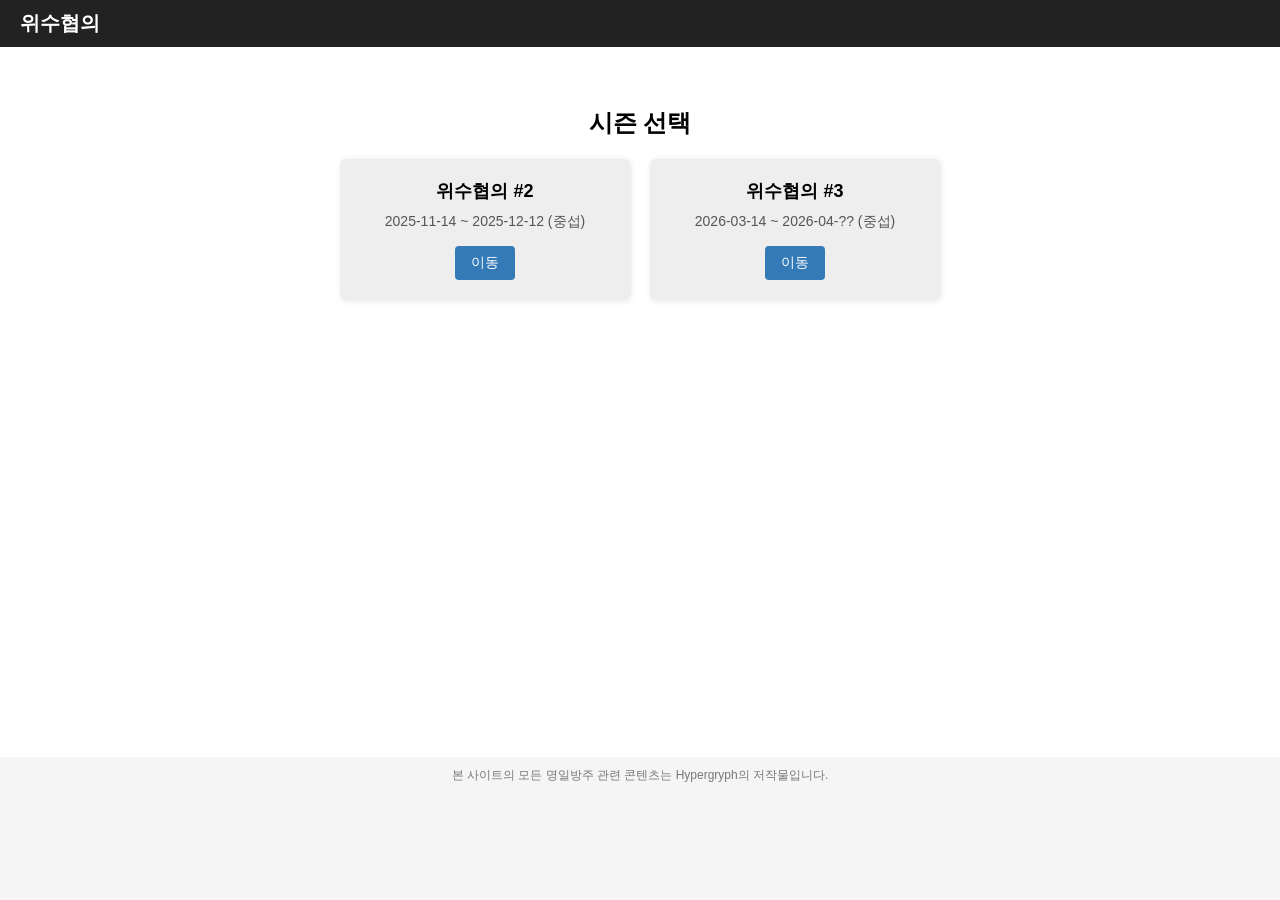
==== commit d6e53530: "season3" ====
--- a/index.html
+++ b/index.html
@@ -3,791 +3,109 @@
 <head>
 <meta charset="UTF-8" />
 <meta name="viewport" content="width=device-width, initial-scale=1" />
-<title>명토체스</title>
+<title>위수협의</title>
 <style>
-  body { font-family: Arial, sans-serif; margin: 0; padding: 0; background: #f5f5f5; }
-  header { background: #222; color: white; padding: 10px 20px; position: sticky; top: 0; z-index: 100; }
-  .tabs { display: flex; gap: 10px; }
-  .tab {
+  body {
+    font-family: Arial, sans-serif;
+    margin: 0;
+    padding: 0;
+    background: #f5f5f5;
+  }
+  header {
+    background: #222;
+    color: #fff;
     padding: 10px 20px;
-    cursor: pointer;
-    user-select: none;
-    background: #444;
-    border-radius: 4px 4px 0 0;
+    position: sticky;
+    top: 0;
+    z-index: 100;
   }
-  .tab.active { background: #fff; color: #222; font-weight: bold; }
-  main { background: #fff; padding: 20px; min-height: 70vh; }
-  section { display: none; }
-  section.active { display: block; }
-
-  /* 공통 리스트 스타일 */
-  .card-list { display: grid; grid-template-columns: repeat(auto-fill,minmax(220px,1fr)); gap: 15px; }
-  .card {
+  header h1 {
+    margin: 0;
+    font-size: 20px;
+  }
+  main {
+    background: #fff;
+    min-height: 70vh;
+    padding: 40px 20px;
+    display: flex;
+    flex-direction: column;
+    align-items: center;
+  }
+  .season-container {
+	text-align: center;
+    max-width: 600px;
+    width: 100%;
+  }
+  .season-card-list {
+    display: grid;
+    grid-template-columns: repeat(auto-fill,minmax(240px,1fr));
+    gap: 20px;
+    margin-top: 20px;
+  }
+  .season-card {
     background: #eee;
     border-radius: 6px;
-    padding: 15px;
+    padding: 20px;
     box-shadow: 1px 1px 6px rgba(0,0,0,0.1);
+    text-align: center;
   }
-  .card img { width: 100%; border-radius: 4px; }
-  .card h3 { margin: 0 0 8px; }
-  .tooltip {
-    position: relative;
+  .season-card h2 {
+    margin-top: 0;
+    margin-bottom: 10px;
+    font-size: 18px;
+  }
+  .season-card p {
+    margin: 0 0 15px;
+    font-size: 14px;
+    color: #555;
+  }
+  .season-card a {
     display: inline-block;
-    cursor: pointer;
-    border-bottom: 1px dotted black;
+    padding: 8px 16px;
+    border-radius: 4px;
+    text-decoration: none;
+    background: #337ab7;
+    color: #fff;
+    font-size: 14px;
   }
-  .tooltip .tooltiptext {
-    visibility: hidden; width: 150px; background: #222; color: #fff; text-align: center;
-    border-radius: 6px; padding: 5px 8px; position: absolute; z-index: 1;
-    bottom: 120%; left: 50%; margin-left: -75px;
-    opacity: 0; transition: opacity 0.3s;
+  .season-card a:hover {
+    background: #285f90;
   }
-  .tooltip:hover .tooltiptext {
-    visibility: visible; opacity: 1;
+  footer {
+    text-align: center;
+    padding: 10px 0 20px;
+    font-size: 12px;
+    color: #777;
   }
-  /* 오퍼레이터 토글버튼 */
-  .filter-toggle-group {
-    display: flex; gap: 8px; flex-wrap: wrap; margin-bottom: 12px;
-  }
-  .filter-toggle-group button {
-    padding: 6px 10px;
-    border: none;
-    background: #888;
-    color: white;
-    border-radius: 5px;
-    cursor: pointer;
-  }
-  .filter-toggle-group button.active {
-    background: #337ab7;
-  }
-  .filter-controls {
-    margin-bottom: 12px;
-  }
-  .filter-controls button {
-    padding: 5px 10px;
-    margin-right: 10px;
-    cursor: pointer;
-  }
-  /* 시뮬레이션 영역 */
-  #simulator {
-    margin-top: 20px;
-    border-top: 2px solid #ccc;
-    padding-top: 10px;
-  }
-  #simulator img {
-    width: 50px; height: 50px; margin: 4px; border-radius: 5px; cursor: pointer;
-    border: 2px solid transparent;
-  }
-  #simulator img.banned {
-    opacity: 0.4;
-    border-color: red;
-  }
-  #simulator img.selected {
-    border-color: green;
-  }
-  #simulator-info {
-    margin-top: 10px;
-  }
-  button#sim-clear {
-    margin-top: 10px; padding: 6px 14px; cursor: pointer;
-  }
-#ability-list .card img {
-  width: 50px;   /* 고정 크기 지정 */
-  height: 50px;  /* 필요 시 비율 맞춰 */
-  object-fit: contain;  /* 이미지 비율 유지 */
-  border-radius: 4px;
-}
-/* 오퍼탭 이미지 크기 */
-#operator-list .card img {
-  width: 80px;   /* 예: 80px */
-  height: 80px;
-  object-fit: contain;
-  border-radius: 4px;
-}
-
-/* 도구탭 이미지 크기 */
-#tools-list .card img {
-  width: 80px;
-  height: 80px;
-  object-fit: contain;
-  border-radius: 4px;
-}
-
-/* 시뮬탭 이미지 크기 */
-#sim-operators img,
-#sim-oaths img {
-  width: 60px;
-  height: 60px;
-  border-radius: 4px;
-  cursor: pointer;
-}
-
 </style>
 </head>
 <body>
 <header>
-  <nav class="tabs">
-    <div class="tab active" data-tab="ability">영능</div>
-    <div class="tab" data-tab="oath">맹약</div>
-    <div class="tab" data-tab="operator">오퍼레이터</div>
-    <div class="tab" data-tab="tools">도구</div>
-    <div class="tab" data-tab="sim">시뮬</div>
-  </nav>
+  <h1>위수협의</h1>
 </header>
 
 <main>
-  <!-- 영능 탭 -->
-  <section id="ability" class="active">
-    <div class="card-list" id="ability-list"></div>
-  </section>
+  <div class="season-container">
+    <h2>시즌 선택</h2>
 
-  <!-- 맹약 탭 -->
-	<section id="oath">
-	  <h2>핵심 맹약</h2>
-	  <div id="core-oath-list" class="card-list"></div>
+    <div class="season-card-list">
+      <div class="season-card">
+        <h2>위수협의 #2</h2>
+        <p>2025-11-14 ~ 2025-12-12 (중섭)</p>
+        <a href="season2.html">이동</a>
+      </div>
 
-	  <h2>보조 맹약</h2>
-	  <div id="support-oath-list" class="card-list"></div>
-	</section>
-
-  <!-- 오퍼레이터 탭 -->
-  <section id="operator">
-    <div class="filter-controls">
-      <div>핵심 맹약:</div>
-      <div class="filter-toggle-group" id="core-oath-filters"></div>
-      <div>보조 맹약:</div>
-      <div class="filter-toggle-group" id="support-oath-filters"></div>
-      <div>단계:</div>
-      <div class="filter-toggle-group" id="stage-filters"></div>
-      <div>특성:</div>
-      <div class="filter-toggle-group" id="trait-filters"></div>
-      <button id="deselect-all">전체 해제</button>
+      <div class="season-card">
+        <h2>위수협의 #3</h2>
+        <p>2026-03-14 ~ 2026-04-?? (중섭)</p>
+        <a href="season3.html">이동</a>
+      </div>
     </div>
-    <div id="operator-list"></div>
-  </section>
-
-  <!-- 도구 탭 -->
-	<section id="tools" style="position: relative;">
-	  <!-- 고정 조합법 이미지 (작은 이미지) -->
-	  <div id="combo-preview" style="margin-bottom: 15px; text-align:center; position: relative; display: inline-block; cursor: pointer;">
-		<img src="images/조합법.png" alt="조합법 이미지" 
-			 style="max-width:300px; max-height:300px; border:1px solid #ccc; border-radius:6px;" />
-	  </div>
-
-	  <!-- 큰 이미지 표시용 숨김 영역 -->
-	  <div id="combo-large-container">
-		  <img id="combo-large-img" src="" alt="" style="width:80%; height:auto;" />
-		</div>
-
-	  <!-- 도구 카드 목록 -->
-	  <h2>도구 목록</h2>
-	  <div id="tools-list"></div>
-	</section>
-
-  <!-- 시뮬 탭 -->
-  <section id="sim">
-	  <div id="sim-help-text" style="margin-bottom: 12px; font-size: 14px; color: #666;">
-		좌클릭으로 오퍼 추가, 우클릭으로 오퍼 밴
-	  </div>
-	  <!-- 선택된 오퍼 목록을 상단으로 옮김 -->
-	  <div id="sim-selected-operators" style="margin-bottom: 15px;">
-		<h3>선택된 오퍼레이터</h3>
-		<div id="sim-operators"></div>
-	  </div>
-		<div id="simulator-info">
-		<div>선택된 오퍼레이터 수: <span id="sim-selected-count">0</span> / 8</div>
-		<button id="sim-clear">초기화</button>
-	  </div>
-	  <div id="sim-oath-status" style="display: flex; gap: 15px; flex-wrap: wrap; margin-top: 10px;"></div>
-	  <div id="sim-oaths"></div>
-
-	  
-	</section>
+  </div>
 </main>
 
-<script>
-const data = {
-  abilities: [
-	  { id: 1, name: "와파린", effect: "전투 시작 시 서로 다른 등급의 무작위 오퍼레이터 1명의 맹약 스택 +2<br><span style='color: green;'><표준 시뮬레이션> 모든 오퍼레이터의 공격력, 방어력, 체력 +30%</span>", hp: 27, img: "images/卫戍协议：盟约_策略发起人_华法琳.png" },
-	  { id: 2, name: "아미야", effect: "맹약이 2/3/4+개 이상 활성화될 시 모든 오퍼레이터의 공격력, 체력이 각각 +15%/30%/50%<br><span style='color: green;'><표준 시뮬레이션> 모든 오퍼레이터의 공격력, 방어력, 체력 +30%</span>", hp: 30, img: "images/卫戍协议：盟约_策略发起人_阿米娅.png" },
-	  { id: 3, name: "두요야", effect: "매 라운드 첫 2회 새로고침이 특수 새로고침으로 변경; <br>[염국] 오퍼레이터 한 명이 무조건 등장<br><span style='color: green;'><표준 시뮬레이션> 모든 오퍼레이터의 공격력, 방어력, 체력 +30%</span>", hp: 26, img: "images/卫戍协议：盟约_策略发起人_杜遥夜.png" },
-	  { id: 4, name: "골리앗", effect: "초기 목표 체력 45<br><span style='color: green;'><표준 시뮬레이션> 모든 오퍼레이터의 공격력, 방어력, 체력 +30%</span>", hp: 45, img: "images/卫戍协议：盟约_策略发起人_歌利亚.png" },
-	  { id: 5, name: "오키드", effect: "새로고침이 특수 새로고침으로 변경; <br>반드시 두 명의 동일한 오퍼레이터 등장, 한 명은 빙결 상태 10라운드 도달 시 <호출 모듈> 1개 획득; <br>장착 시 장착자와 같은 맹약의 오퍼레이터로 새로고침함", hp: 27, img: "images/卫戍协议：盟约_策略发起人_梓兰.png" },
-	  { id: 6, name: "피츠로이", effect: "1/4/7/10라운드에 <행운의 동전> 1개 획득; <br>장착 시 1~6원 획득", hp: 23, img: "images/卫戍协议：盟约_策略发起人_小贾斯汀.png" },
-	  { id: 7, name: "에르망가드르", effect: "전투 중 오퍼레이터가 쓰러질 시 두 번까지 즉시 부활", hp: 27, img: "images/卫戍协议：盟约_策略发起人_埃芒加德.png" },
-	  { id: 8, name: "리", effect: "1,2라운드 돈을 3라운드에 획득<br>3라운드 준비 기간 돌입 시 무작위 2, 4등급 오퍼레이터 1명씩 획득", hp: 27, img: "images/卫戍协议：盟约_策略发起人_老鲤.png" },
-	  { id: 9, name: "키라라", effect: "20원 소모할 때마다 현재 상점 레벨 이하 등급의 무작위 오퍼레이터 한 명 획득", hp: 26, img: "images/卫戍协议：盟约_策略发起人_绮良.png" },
-	  { id: 10, name: "페페", effect: "상점 레벨이 2,4,6에 도달할 때마다 특수 새로고침 획득; <br>특수 새로고침 시 가급적 [사르곤] 오퍼레이터만 등장", hp: 23, img: "images/卫戍协议：盟约_策略发起人_佩佩.png" },
-	  { id: 11, name: "헤럴드", effect: "4라운드부터 매 2라운드마다 무작위 [빅토리아] 오퍼레이터 1명 획득", hp: 23, img: "images/卫戍协议：盟约_策略发起人_哈洛德.png" },
-	  { id: 12, name: "시우루스", effect: "매 라운드 처음 구매하는 [쉐라그] 오퍼레이터 가격 1원", hp: 24, img: "images/卫戍协议：盟约_策略发起人_休露丝.png" },
-	  { id: 13, name: "파가니니", effect: "55원 소모 시 4등급 이상의 무작위 정예화된 [라테라노] 오퍼레이터 한 명 획득", hp: 24, img: "images/卫戍协议：盟约_策略发起人_潘格尼尼.png" },
-	  { id: 14, name: "클레멘티아", effect: "[에기르] 오퍼레이터가 쓰러질 시 해당 오퍼레이터의 등급만큼의 맹약 스택 획득", hp: 26, img: "images/卫戍协议：盟约_策略发起人_克莱门莎.png" },
-	  { id: 15, name: "엠퍼러", effect: "아군 오퍼레이터의 재배치 시간 -50%", hp: 26, img: "images/卫戍协议：盟约_策略发起人_大帝.png" },
-	  { id: 16, name: "멀베리", effect: "전투 시작 시 가장 오른쪽에 있는 모든 아군이 다음 효과 획득: <br>공격할 때마다 20% 확률로 보호막 1겹 획득 (최대 1겹)", hp: 22, img: "images/卫戍协议：盟约_策略发起人_桑葚.png" },
-	  { id: 17, name: "휴머스", effect: "지상 오퍼레이터가 스킬 종료 시 주변 4칸 오퍼레이터 중 무작위 한 명이 SP3 획득", hp: 24, img: "images/卫戍协议：盟约_策略发起人_休谟斯.png" },
-	  { id: 18, name: "퀸투스", effect: "3라운드부터 <돌연변이 세포> 1개 획득; <br>장착 시 장착자가 다음 라운드 시작 시 한 등급 높은 무작위 오퍼레이터로 변함 (최대 6등급)", hp: 31, img: "images/卫戍协议：盟约_策略发起人_昆图斯.png" },
-	  { id: 19, name: "유넥티스", effect: "모든 전장에 <더블 리즈> 1개 등장; <br>원거리 마법 공격을 하며 목표 적에게 취약 효과 부여 (업그레이드 가능)", hp: 38, img: "images/卫戍协议：盟约_策略发起人_森蚺.png" },
-	  { id: 20, name: "위", effect: "8라운드 시작 시 활성화된 맹약이 하나밖에 없을 경우 해당 맹약의 스택 +40, <br>그렇지 않으면 활성화된 모든 맹약의 스택 +12", hp: 32, img: "images/卫戍协议：盟约_策略发起人_余.png" },
-	  { id: 21, name: "도베르만", effect: "매 2라운드마다 특수 아츠 <교편> 획득, <br>사용 시 해당 라운드에서 추가 적 등장, 완벽한 전투를 끝마칠 시 돈 추가 획득", hp: 30, img: "images/卫戍协议：盟约_策略发起人_杜宾.png" },
-	  { id: 22, name: "캐서린", effect: "상점 업그레이드 시 장비 3개 중 한개 선택", hp: 26, img: "images/卫戍协议：盟约_策略发起人_凯瑟琳.png" },
-	  { id: 23, name: "말키위츠", effect: "초기에 상업 포장법 1개 획득<br>오퍼레이터를 8명 팔 때마다 장착자와 동일한 오퍼레이터 획득", hp: 30, img: "images/卫戍协议：盟约_策略发起人_马克维茨.png" },
-	  { id: 24, name: "칼라이샤", effect: "아군 오퍼레이터가 쓰러지면 나머지 아군 유닛 공격력 +20% <br>(최대 200%까지, 지속 시간은 쓰러지거나 전투가 끝날 때까지)", hp: 26, img: "images/卫戍协议：盟约_策略发起人_卡莱莎.png" },
-	  { id: 25, name: "첸", effect: "언덕 오퍼레이터가 입히는 피해가 적 물방/마방에 따라 물뎀/마뎀으로 전환", hp: 22, img: "images/卫戍协议：盟约_策略发起人_陈.png" },
-	  { id: 26, name: "다마즈티", effect: "5라운드 시작시 변형 구성체 1개 획득<br>장착자가 추가 맹약 획득 (같이 장착한 다른 도구에 따름)", hp: 29, img: "images/卫戍协议：盟约_策略发起人_“变形者集群”.png" },
-	  { id: 27, name: "피스", effect: "초기에 예비 보조 한명 획득, <br>기본적으로 조화/협력 오퍼레이터 맹약이며 가하는 피해의 일부를 신경(우선)/소각/쇠약으로 전환", hp: 24, img: "images/卫戍协议：盟约_策略发起人_Pith.png" },
-	  { id: 28, name: "시", effect: "초기에 특수 아츠 <두루마리> 획득, <br>사용 시 아츠 범위 내 오퍼레이터 1명을 복사 (정예화 여부, 들고있는 아이템 포함)", hp: 28, img: "images/卫戍协议：盟约_策略发起人_夕.png" },
-	  { id: 29, name: "캔낫", effect: "매 라운드 남은 돈 보존, 5원 이상 남기면 1원 더 획득", hp: 27, img: "images/卫戍协议：盟约_策略发起人_坎诺特.png" },
-	  { id: 30, name: "덕로드", effect: "5라운드부터 본인 및 아군이 덕로드/고프닉/눈물 흘리는 사내/동글이 만날수있음, 처치 시 1원 획득", hp: 29, img: "images/卫戍协议：盟约_策略发起人_鸭爵.png" },
-	],
-	oaths: [
-	  { id: 1, name: "염국", effect: "[염국] 오퍼레이터의 공격력 상승 <br><span style='color: #2093df;'>+(23+0.9x스택)%</span><br><span style='color: green;'><6명 이상></span> 전투 시작 시 염우 소환, 공격력과 체력은 [염국] 오퍼레이터들의 공격력과 체력 총합의 <span style='color: #2093df;'>30%</span><br>염우는 멸악의 화염을 사용해 공격 시 공격력의 <span style='color: #2093df;'>20%</span>의 화상 피해를 입히고 주위 적에게 <span style='color: #2093df;'>20%</span>의 원소 취약 부여", needCount: 3, type: "core", img: "images/염국.png" },
-	  { id: 2, name: "사르곤", effect: "[사르곤] 오퍼레이터가 스킬 발동 시 모든 [사르곤] 오퍼레이터의 공격 속도 +12 (최대 +300), 일정 시간동안 지속 <br>(5+0.22x스택 초, 매 스택마다 지속시간은 독립 계산) <br><6명 이상> 스킬 발동 시 모든 [사르곤] 오퍼레이터가 지속 시간 동안 공격력 12% 증가 (최대 300%)", needCount: 3, type: "core", img: "images/사르곤.png" },
-	  { id: 3, name: "빅토리아", effect: "장비를 장착한 [빅토리아] 오퍼레이터가 가하는 피해 증가<br>+(120+0.8x스택)%<br><25스택마다> 무작위 효과가 붙은 빅토리아식 망치 획득<br><6명 이상> 장비를 장착한 [빅토리아] 오퍼레이터의 공격력 80% 증가", needCount: 3, type: "core", img: "images/빅토리아.png" },
-	  { id: 4, name: "쉐라그", effect: "[쉐라그] 오퍼레이터가 가하는 피해 130% 증가,<br>냉기 및 빙결 상태의 적에게는 추가 효과 획득 (135%+1x스택)%<br><6명 이상> 전투 중 매 25초마다 한 차례의 눈폭풍이 불어 전장 위의 모든 적에게 일정 시간동안 냉기 효과 부여<br>(20+0.1x스택)초", needCount: 3, type: "core", img: "images/쉐라그.png" },
-	  { id: 5, name: "라테라노", effect: "[라테라노] 오퍼레이터가 스킬 발동 시 얻는 탄약량 증가<br> +(5+1.5x스택)%<br><6명 이상> [라테라노] 오퍼레이터가 탄약을 1발 소모할 때마다,<br>모든 [라테라노] 오퍼레이터의 공격력 +4% 증가, 최대 +180%까지", needCount: 3, type: "core", img: "images/라테라노.png" },
-	  { id: 6, name: "에기르", effect: "[에기르] 오퍼레이터의 체력 증가 +(35+1x스택)%<br>전투 시작 시 [에기르] 오퍼레이터는 자신 전방 한 칸의<br>오퍼레이터를 잡아먹어 6000의 물리 피해를 주고,<br>자신은 기본 공격력과 저지 가능 수를 얻음<br>잡아먹힌 오퍼레이터의 등급에 해당하는 만큼 맹약 스택 획득<br><5명 이상> 전투 중 처음으로 쓰러진 두 명의 [에기르]<br>오퍼레이터는 즉시 부활", needCount: 3, type: "core", img: "images/에기르.png" },
-	  { id: 7, name: "투자자", effect: "오퍼레이터의 획득 시 특성이 2회씩 발동<br><70스택 이상> 획득 시 특성이 3회씩 발동 <br>(준비 구역의 [투자자] 오퍼레이터 또한 조건에 영향을 줌)", needCount: 3, type: "support", img: "images/투자자.png" },
-	  { id: 8, name: "조화", effect: "[조화] 오퍼레이터는 핵심 맹약[염국] [사르곤] [빅토리아][쉐라그] [라테라노] [에기르]의 필요 인원수 +1<br>[조화] 오퍼레이터 또한 핵심 맹약의 효과를 받을 수 있음", needCount: 1, type: "support", img: "images/조화.png" },
-	  { id: 9, name: "선견", effect: "<10스택마다> 자금 2획득<br><100스택 첫 도달 시> 상점 내 모든 오퍼레이터의 가격이 영구적으로 1만큼 감소 <br>(준비 구역의 [선견] 오퍼레이터 또한 조건에 영향을 줌)", needCount: 2, type: "support", img: "images/선견.png" },
-	  { id: 10, name: "정확", effect: "언덕 오퍼레이터의 공격력 증가 <br>+(10+1.2x스택)%<br><3명 이상> 언덕 오퍼레이터가 공격 시 적의 방어력과 마법 저항을 일정량 무시, 공격 대상의 특수 능력을 2초간 침묵", needCount: 2, type: "support", img: "images/정확.png" },
-	  { id: 11, name: "견고", effect: "모든 오퍼레이터의 체력 증가 <br>+(30+1.25x스택)%<br><3명 이상> 지상의 [견고]가 아닌 오퍼레이터가 피해를 받을 시 받는 피해의 40%만큼을 모든 [견고] 오퍼레이터에게 균등 분배", needCount: 2, type: "support", img: "images/견고.png" },
-	  { id: 12, name: "급습", effect: "[급습] 오퍼레이터의 스킬이 준비되었을 때 주변에 적이 없다면 즉시 지상의 적 한 명 주위로 재배치되어 스킬 발동, <br>스킬 지속 시간동안 공격력과 체력 증가 (10+1x스택)% <br><30스택 이상> 모든 오퍼레이터의 재배치 비용 50% 감소", needCount: 2, type: "support", img: "images/급습.png" },
-	  { id: 13, name: "기적", effect: "상점 새로고침 시 일정 확률로 다음 번 새로고침이 무료 (25+0.3x스택)%<br><50스택마다> 자금 10 획득<br>(준비 구역의 [기적] 오퍼레이터 또한 조건에 영향을 줌)", needCount: 2, type: "support", img: "images/기적.png" },
-	  { id: 14, name: "불굴", effect: "지상 오퍼레이터가 쓰러질 시 일정 확률로 즉시 재배치 (18+0.4x스택)%<br><3명 이상>지상 오퍼레이터가 쓰러질 시 모든 오퍼레이터의 SP +5", needCount: 2, type: "support", img: "images/불굴.png" },
-	  { id: 15, name: "신속", effect: "[신속] 오퍼레이터가 스킬 종료 시 일정 확률로 즉시 SP 10 회복 <br>(20+0.35x스택)%<br><40스택 이상> 모든 오퍼레이터가 스킬 종료 시 동일한 확률로 즉시 SP 15 추가 회복", needCount: 2, type: "support", img: "images/신속.png" },
-	  { id: 16, name: "조력", effect: "모든 오퍼레이터의 방어력 증가 (15+1.2x스택)%<br>재배치 시간 30% 감소 <br>준비 시간 종료 시 활성화된 모든 맹약의 스택 수 2증가 <br><3명 이상> 대신 4 증가", needCount: 2, type: "support", img: "images/조력.png" },
-	  { id: 17, name: "영민", effect: "[영민] 오퍼레이터 주변 2칸내에 있는 오퍼레이터의 공격 속도 증가 <br>+(10+1x스택)<br><20스택 이상> 상점에서 첫 새로고침 시 출현하는 장비의 가격 1로 감소", needCount: 2, type: "support", img: "images/영민.png" },
-	  { id: 18, name: "협력", effect: "모든 오퍼레이터의 받는 물리 및 마법 피해 20% 감소", needCount: 3, type: "support", img: "images/협력.png" },
-	],
-  operators: [
-	// 1단계
-	{ id: 1, name: "인사이더", oaths: ["라테라노"], stage: 1, trait: "기타", traitDescription: "[라테라노]﻿ 5스택마다 본 오퍼레이터의 공격 속도 +1(2)", img: "images/头像_隐现.png" },
-	{ id: 2, name: "쿠리어", oaths: ["쉐라그","불굴"], stage: 1, trait: "획득 시", traitDescription: "<획득 시> 자신 소속 맹약 스택 +2(4) (맹약 활성화될 필요 없음)﻿", img: "images/头像_讯使.png" },
-	{ id: 3, name: "레이즈", oaths: ["염국"], stage: 1, trait: "획득 시", traitDescription: "<획득 시> 현재 상점 레벨 만큼의 염국 스택 획득 (정예화 시 두 배) <br>(맹약 활성화될 필요 없음)", img: "images/头像_惊蛰.png" },
-	{ id: 4, name: "스펙터", oaths: ["에기르"], stage: 1, trait: "기타", traitDescription: "쓰러질 시 활성화된 에기르 스택 +2(4)", img: "images/头像_幽灵鲨.png" },
-	{ id: 5, name: "비그나", oaths: ["불굴"], stage: 1, trait: "기타", traitDescription: "가격 1로 변경", img: "images/头像_红豆.png" },
-	{ id: 6, name: "메이", oaths: ["빅토리아","정확"], stage: 1, trait: "획득 시", traitDescription: "<획득 시> 자신 소속 맹약 스택 +2(4) (맹약 활성화될 필요 없음)", img: "images/头像_梅.png" },
-	{ id: 7, name: "라플란드", oaths: ["협력"], stage: 1, trait: "기타", traitDescription: "입히는 피해가 약점 피해로 전환 <br>(적의 방어력과 아츠 저항에 따라서 물리 피해와 아츠 피해로 전환)﻿", img: "images/头像_拉普兰德.png" },
-	{ id: 8, name: "텍사스", oaths: ["신속"], stage: 1, trait: "기타", traitDescription: "입히는 피해가 약점 피해로 전환 <br>(적의 방어력과 아츠 저항에 따라서 물리 피해와 아츠 피해로 전환)﻿", img: "images/头像_德克萨斯.png" },
-	{ id: 9, name: "케이퍼", oaths: ["정확"], stage: 1, trait: "기타", traitDescription: "드론 적 공격 시 공격력 150% (200%)로 증가﻿", img: "images/头像_跃跃.png" },
-	{ id: 10, name: "쿠오라", oaths: ["견고"], stage: 1, trait: "준비 기간 종료 시", traitDescription: "<준비 기간 종료 시> 같은 가로줄에 오퍼레이터가 3명 이상일 시 활성화된 견고﻿ 스택 +3(6)", img: "images/头像_蛇屠箱.png" },
-	{ id: 11, name: "기타노", oaths: ["선견","기적"], stage: 1, trait: "획득 시", traitDescription: "<획득 시> 자신 소속 맹약 스택 +2(4) (맹약 활성화될 필요 없음)﻿", img: "images/头像_远山.png" },
-	{ id: 12, name: "맨티코어", oaths: ["사르곤","급습"], stage: 1, trait: "기타", traitDescription: "SP 자연 회복 속도 +0.15/초(+0.3/초)﻿", img: "images/头像_狮蝎.png" },
-	{ id: 13, name: "새비지", oaths: ["조력"], stage: 1, trait: "판매 시", traitDescription: "<판매 시> 다음 준비 기간에 추가로 1원(2원) 획득﻿", img: "images/头像_暴行.png" },
-	{ id: 14, name: "푸딩", oaths: ["영민"], stage: 1, trait: "획득 시", traitDescription: "<획득 시> 자신 소속 맹약 스택 +3(6) (맹약 활성화될 필요 없음)﻿", img: "images/头像_布丁.png" },
-	// 2단계
-	{ id: 15, name: "이그제큐터", oaths: ["라테라노","정확"], stage: 2, trait: "기타", traitDescription: "자기 앞 한 칸의 오퍼레이터가 탄약을 7발 소모할 시 활성화된 라테라노 스택 +1(2)", img: "images/头像_送葬人.png" },
-	{ id: 16, name: "사일런스", oaths: ["선견"], stage: 2, trait: "준비 기간 돌입 시", traitDescription: "<준비 시간 돌입 시> 자신의 활성화된 맹약 스택 +2(4)﻿", img: "images/头像_赫默.png" },
-	{ id: 17, name: "마터호른", oaths: ["쉐라그","견고"], stage: 2, trait: "획득 시", traitDescription: "<획득 시> 자신 소속 맹약 스택 +3(6) (맹약 활성화될 필요 없음)﻿", img: "images/头像_角峰.png" },
-	{ id: 18, name: "완칭", oaths: ["염국"], stage: 2, trait: "준비 기간 종료 시", traitDescription: "<준비 시간 종료 시> 이번 라운드 획득한 오퍼레이터 1명당 활성화된 [염국]﻿ 스택 +1(2)", img: "images/头像_万顷.png" },
-	{ id: 19, name: "해럴드", oaths: ["빅토리아","쉐라그"], stage: 2, trait: "획득 시", traitDescription: "<획득 시> 다음 준비 기간에 추가로 1원(2원) 획득", img: "images/头像_哈洛德.png" },
-	{ id: 20, name: "파피루스", oaths: ["사르곤"], stage: 2, trait: "기타", traitDescription: "처음으로 스킬 발동 시 활성화된 사르곤﻿ 스택 +4(8)", img: "images/头像_莎草.png" },
-	{ id: 21, name: "언더플로우", oaths: ["에기르"], stage: 2, trait: "기타", traitDescription: "바다 괴물 공격 시 공격력 150%(200%)로 증가﻿", img: "images/头像_深巡.png" },
-	{ id: 22, name: "헤비레인", oaths: ["사르곤","견고"], stage: 2, trait: "기타", traitDescription: "[사르곤]﻿ 및 [견고] 3스택마다 본 오퍼레이터의 방어력 +1% (+2%)", img: "images/头像_暴雨.png" },
-	{ id: 23, name: "우타게", oaths: ["급습","조력"], stage: 2, trait: "기타", traitDescription: "적을 1명 쓰러트릴 때마다 활성화된 급습﻿ 스택 +1(2)", img: "images/头像_宴.png" },
-	{ id: 24, name: "락락", oaths: ["빅토리아","영민"], stage: 2, trait: "획득 시", traitDescription: "<획득 시> 무작위 락락의 커스텀 제품 1개(2개) 제작﻿", img: "images/头像_洛洛.png" },
-	{ id: 25, name: "카제마루", oaths: ["기적","불굴"], stage: 2, trait: "기타", traitDescription: "두 명만 있어도 정예화 가능", img: "images/头像_风丸.png" },
-	{ id: 26, name: "그라벨", oaths: ["급습","불굴"], stage: 2, trait: "기타", traitDescription: "쓰러질 시 활성화된 불굴﻿ 스택 +3(6)", img: "images/头像_砾.png" },
-	{ id: 27, name: "틴맨", oaths: ["신속","영민"], stage: 2, trait: "준비 기간 돌입 시", traitDescription: "<준비 기간 돌입 시> 자신의 활성화된 맹약 스택 +2(4)﻿", img: "images/头像_锡人.png" },
-	{ id: 28, name: "실론", oaths: ["조력"], stage: 2, trait: "준비 기간 종료 시", traitDescription: "<준비 기간 종료 시>현재 활성화된 맹약 중 스택 수가 가장 많은 맹약의 스택 수+2(4)<br>해당 오퍼레이터가 준비 구역에 있는 동안에도 효과 발동", img: "images/头像_锡兰.png" },
-	{ id: 29, name: "아렌", oaths: ["라테라노"], stage: 2, trait: "기타", traitDescription: "드론 적 공격 시 공격력 150%(200%)로 증가﻿", img: "images/头像_芳汀.png" },
-
-	  // 3단계
-	  { id: 30, name: "엑시아", oaths: ["라테라노","기적"], stage: 3, trait: "획득 시", traitDescription: "<획득 시> 다음 준비 기간에 추가로 1원 (2원) 획득﻿", img: "images/头像_能天使.png" },
-	{ id: 31, name: "오로라", oaths: ["쉐라그"], stage: 3, trait: "기타", traitDescription: "공격 범위 내 적이 빙결 시 최대 체력의 1.5%(2.5%) 회복﻿", img: "images/头像_极光.png" },
-	{ id: 32, name: "와이후", oaths: ["염국","불굴"], stage: 3, trait: "획득 시", traitDescription: "<획득 시> 현재 활성화된 맹약 중 스택 수가 가장 많은 맹약의 스택 수 +3(6)﻿", img: "images/头像_槐琥.png" },
-	{ id: 33, name: "스와이어 디 엘리건트 위트", oaths: ["염국","투자자"], stage: 3, trait: "준비 기간 종료 시", traitDescription: "<준비 기간 종료 시> 다음 준비 기간에 추가로 1원 (2원) 획득﻿ <br> ([염국] / [투자자] 활성화 시 준비 구역에서도 발동)", img: "images/头像_琳琅诗怀雅.png" },
-	{ id: 34, name: "스카디", oaths: ["에기르","견고","급습"], stage: 3, trait: "기타", traitDescription: "유닛을(적을) 3명 쓰러트릴 때마다 활성화된 [에기르]﻿ [견고] [급습]의 스택 +1(2)", img: "images/头像_斯卡蒂.png" },
-	{ id: 35, name: "필라에", oaths: ["사르곤"], stage: 3, trait: "기타", traitDescription: "스킬 발동 시 활성화된 [사르곤﻿] 스택 +4(8)", img: "images/头像_菲莱.png" },
-	{ id: 36, name: "인포서", oaths: ["라테라노"], stage: 3, trait: "준비 기간 종료 시", traitDescription: "<준비 기간 종료 시> 자신과 자신 뒤 오퍼레이터 한 명의 활성화된 맹약 스택 +3(6)﻿", img: "images/头像_见行者.png" },
-	{ id: 37, name: "하이디", oaths: ["빅토리아","조력"], stage: 3, trait: "준비 기간 종료 시", traitDescription: "<준비 기간 종료 시> 전장 내 서로 다른 등급의 [빅토리아]﻿ 오퍼레이터 한명마다 활성화된 [빅토리아] 스택 +2(4)", img: "images/头像_海蒂.png" },
-	{ id: 38, name: "허니베리", oaths: ["협력"], stage: 3, trait: "획득 시", traitDescription: "<획득 시> 활성화된 무작위 맹약 하나의 스택 +2(4), 두 번 반복﻿", img: "images/头像_蜜莓.png" },
-	{ id: 39, name: "안드레아나", oaths: ["에기르","정확"], stage: 3, trait: "기타", traitDescription: "바다 괴물 공격 시 공격력 150%(200%)로 증가﻿", img: "images/头像_安哲拉.png" },
-	{ id: 40, name: "스노우헌터", oaths: ["쉐라그","정확"], stage: 3, trait: "획득 시", traitDescription: "<획득 시> 자신 소속 맹약 스택 +6(12) (맹약 활성화될 필요 없음)﻿", img: "images/头像_雪猎.png" },
-	{ id: 41, name: "에단", oaths: ["협력"], stage: 3, trait: "획득 시", traitDescription: "<획득 시> 인원 수가 가장 많은 맹약의 오퍼레이터 1명 획득 (자신 제외)﻿", img: "images/头像_伊桑.png" },
-	{ id: 42, name: "미니멀리스트", oaths: ["사르곤","영민"], stage: 3, trait: "기타", traitDescription: "가격 1로 변경﻿", img: "images/头像_至简.png" },
-	{ id: 43, name: "쉐라", oaths: ["쉐라그","선견"], stage: 3, trait: "획득 시", traitDescription: "<획득 시> 쉐라그의 만년빙 1개(2개) 획득﻿", img: "images/头像_耶拉.png" },
-	
-	// 4단계
-	{ id: 44, name: "산크타 믹사파라토", oaths: ["라테라노","견고"], stage: 4, trait: "기타", traitDescription: "[라테라노]﻿ 및 [견고] 3스택마다 본 오퍼레이터의 방어력 +1%(+2%)", img: "images/头像_信仰搅拌机.png" },
-	{ id: 45, name: "피아메타", oaths: ["라테라노"], stage: 4, trait: "기타", traitDescription: "자기 앞 3칸 안(6칸 안)의 오퍼레이터가 탄약을 10발 소모할 시 활성화된 [라테라노]﻿ 스택 +2", img: "images/头像_菲亚梅塔.png" },
-	{ id: 46, name: "프라마닉스", oaths: ["쉐라그","조력"], stage: 4, trait: "기타", traitDescription: "공격 범위 내 적이 빙결 시 20%(40%) 확률로 활성화된 [쉐라그]﻿ 스택 +1", img: "images/头像_初雪.png" },
-	{ id: 47, name: "이네스", oaths: ["선견","급습"], stage: 4, trait: "준비 기간 종료 시", traitDescription: "<준비 기간 종료 시> 자신의 활성화된 맹약 스택 +4(8)﻿", img: "images/头像_伊内丝.png" },
-	{ id: 48, name: "유넥티스", oaths: ["사르곤"], stage: 4, trait: "획득 시", traitDescription: "<획득 시> 신속 전투 식량 1개(2개) 획득﻿", img: "images/头像_森蚺.png" },
-	{ id: 49, name: "크루스 더 킨 글린트", oaths: ["정확"], stage: 4, trait: "기타", traitDescription: "자기 앞 한 칸의 오퍼레이터가 스킬 발동 시 정확﻿ 스택 +1(+2) 특성을 추가로 획득 <br>(매 전투마다 최대 10(20)스택까지 쌓을 수 있음)", img: "images/头像_寒芒克洛丝.png" },
-	{ id: 50, name: "백파이프", oaths: ["빅토리아","선견","불굴"], stage: 4, trait: "기타", traitDescription: "적을 3명 쓰러트릴 때마다 활성화된 빅토리아﻿ [선견] [불굴]의 스택 +1(2)", img: "images/头像_风笛.png" },
-	{ id: 51, name: "마운틴", oaths: ["투자자"], stage: 4, trait: "준비 기간 종료 시", traitDescription: "<준비 기간 종료 시> 이번 턴 구매한 오퍼레이터 한 명마다 활성화된 [투자자]﻿ 스택 +1(2)", img: "images/头像_山.png" },
-	{ id: 52, name: "미즈키", oaths: ["에기르","신속"], stage: 4, trait: "기타", traitDescription: "[에기르]﻿ 및 [신속] 3스택마다 본 오퍼레이터의 공격력 +1% (+2%)", img: "images/头像_水月.png" },
-	{ id: 53, name: "불피스폴리아", oaths: ["급습","신속"], stage: 4, trait: "획득 시", traitDescription: "<획득 시> 자신 소속 맹약 스택 +8(16) (맹약 활성화될 필요 없음)﻿", img: "images/头像_忍冬.png" },
-	{ id: 54, name: "와파린", oaths: ["기적"], stage: 4, trait: "기타", traitDescription: "자기 앞 한 칸의 오퍼레이터가 스킬 발동 시 활성화된 소속 맹약의 스택 +1(+2) 특성을 추가로 획득 <br>(매 전투마다 최대 10(20)스택까지 쌓을 수 있음)﻿", img: "images/头像_华法琳.png" },
-	{ id: 55, name: "아스트젠", oaths: ["기적"], stage: 4, trait: "준비 기간 종료 시", traitDescription: "<준비 기간 종료 시> 다음 준비 기간에 추가로 1원 (2원) 획득﻿", img: "images/头像_星源.png" },
-	{ id: 56, name: "노시스", oaths: ["쉐라그","영민"], stage: 4, trait: "기타", traitDescription: "SP 자연 회복 속도 +0.15/초(+0.3/초)﻿", img: "images/头像_灵知.png" },
-	{ id: 57, name: "레온하르트", oaths: ["정확","신속"], stage: 4, trait: "준비 기간 종료 시", traitDescription: "<준비 기간 종료 시> 자신의 활성화된 맹약 스택 +4(8)﻿", img: "images/头像_莱恩哈特.png" },
-	{ id: 58, name: "멀베리", oaths: ["염국","조력"], stage: 4, trait: "획득 시", traitDescription: "<획득 시> 자신 소속 맹약 스택 +3(6) (맹약 활성화될 필요 없음)﻿", img: "images/头像_桑葚.png" },
-	{ id: 59, name: "텍사스 디 오메르토사", oaths: ["급습","영민"], stage: 4, trait: "기타", traitDescription: "[급습]﻿ 3스택마다 본 오퍼레이터의 재배치 시간 -1.5%(-3%)", img: "images/头像_缄默德克萨斯.png" },
-	{ id: 60, name: "블레이즈", oaths: ["염국","빅토리아"], stage: 4, trait: "판매 시", traitDescription: "<판매 시> 블레이즈 디 이그나이팅 스파크 (또는 대상 예비 대원)로 변함 (정예화 시 두개), <br>블레이즈 디 이그나이팅 스파크는 [염국﻿]과 [빅토리아] 소속", img: "images/头像_煌.png" },
-	{ id: 61, name: "폴리닉", oaths: ["조력","협력"], stage: 4, trait: "판매 시", traitDescription: "<판매 시> 다음 준비 기간에 추가로 2원(4원) 획득﻿", img: "images/头像_亚叶.png" },
-
-	  // 5단계
-	  { id: 62, name: "이그제큐터 디 엑스 포에데레", oaths: ["라테라노","선견"], stage: 5, trait: "기타", traitDescription: "자신이 탄약을 7발 소모할 때마다 활성화된 [라테라노]﻿ 스택 +6(12), [선견] 스택 +3(6)", img: "images/头像_圣约送葬人.png" },
-	{ id: 63, name: "패신저", oaths: ["사르곤","정확"], stage: 5, trait: "기타", traitDescription: "스킬 발동 시 같은 가로줄에 오퍼레이터가 3명 있다면 활성화된 [사르곤]﻿ [정확] 스택 +2(4)", img: "images/头像_异客.png" },
-	{ id: 64, name: "블레이즈 디 이그나이팅 스파크", oaths: ["염국","빅토리아"], stage: 5, trait: "획득 시", traitDescription: "<획득 시> [염국]﻿ [빅토리아] 스택 +3(6) (맹약 활성화될 필요 없음)", img: "images/头像_烛煌.png" },
-	{ id: 65, name: "좌락", oaths: ["염국"], stage: 5, trait: "기타", traitDescription: "스킬 발동 시 [염국]﻿ 스택 +2(4) (전투 당 최대 10(20))", img: "images/头像_左乐.png" },
-	{ id: 66, name: "울피아누스", oaths: ["에기르"], stage: 5, trait: "기타", traitDescription: "[에기르]﻿ 2스택마다 본 오퍼레이터의 공격력 +1%(+2%)", img: "images/头像_乌尔比安.png" },
-	{ id: 67, name: "글래디아", oaths: ["에기르"], stage: 5, trait: "준비 기간 돌입 시", traitDescription: "<준비 기간 돌입 시> 같은 가로줄에 오퍼레이터가 3명 있다면 스카디, 스펙터, 안드레아나 중 무작위 한 명 획득 (두 번 반복)﻿", img: "images/头像_歌蕾蒂娅.png" },
-	{ id: 68, name: "수르트", oaths: ["급습"], stage: 5, trait: "기타", traitDescription: "적을 하나 쓰러트릴 때마다 활성화된 [급습]﻿ 스택 +1(2)", img: "images/头像_史尔特尔.png" },
-	{ id: 69, name: "제시카 더 리버레이티드", oaths: ["빅토리아","투자자"], stage: 5, trait: "준비 기간 돌입 시", traitDescription: "<준비 기간 돌입 시> 무작위 장비 1개(2개) 획득﻿", img: "images/头像_涤火杰西卡.png" },
-	{ id: 70, name: "시빌라이트 에테르나", oaths: ["기적","협력"], stage: 5, trait: "기타", traitDescription: "자기 앞 한 칸의 오퍼레이터가 특성을 통해 맹약 스택 획득 시 획득하는 스택을 +1(+2)﻿", img: "images/头像_魔王.png" },
-	{ id: 71, name: "스즈란", oaths: ["협력"], stage: 5, trait: "준비 기간 돌입 시", traitDescription: "<준비 기간 돌입 시> 자기 앞 한 칸(2칸 안)의 다른 오퍼레이터의 '<획득 시>' 효과를 발동시킴﻿", img: "images/头像_铃兰.png" },
-	{ id: 72, name: "사리아", oaths: ["견고"], stage: 5, trait: "준비 기간 종료 시", traitDescription: "자신 앞 한 칸 오퍼레이터가 '<준비 시간 종료 시>' 특성을 가진 경우 해당 오퍼레이터의 특성 복사﻿", img: "images/头像_塞雷娅.png" },
-	{ id: 73, name: "린", oaths: ["염국","영민"], stage: 5, trait: "준비 기간 종료 시", traitDescription: "<준비 기간 종료 시> 이번 준비 기간동안 얻은 오퍼레이터의 수만큼 활성화된 [염국]﻿ [영민함] 스택 +1(2)", img: "images/头像_林.png" },
-	{ id: 74, name: "스펙터 디 언체인드", oaths: ["에기르","불굴"], stage: 5, trait: "기타", traitDescription: "자신이 쓰러지거나 분신으로 교체할 때마다 활성화된 [에기르] [불굴]﻿ 스택 +2(4)", img: "images/头像_归溟幽灵鲨.png" },
-	{ id: 75, name: "실버애쉬", oaths: ["쉐라그","투자자","기적"], stage: 5, trait: "기타", traitDescription: "공격 범위 내 적이 빙결 시 25%(50%) 확률로 활성화된 [쉐라그] 스택 +1", img: "images/头像_银灰.png" },
-	{ id: 76, name: "쏜즈 더 로드스타", oaths: ["기적","신속"], stage: 5, trait: "준비 기간 종료 시", traitDescription: "<준비 기간 종료 시> 자신과 자신 앞 한 칸의 오퍼레이터가 활성화한 맹약의 스택 +4(8)", img: "images/头像_引星棘刺.png" },
-	{ id: 77, name: "프틸롭시스", oaths: ["조력","영민"], stage: 5, trait: "준비 기간 돌입 시", traitDescription: "자신 앞 한 칸 오퍼레이터가 '<준비 시간 돌입 시>' 특성을 가진 경우 해당 오퍼레이터의 특성 복사﻿", img: "images/头像_白面鸮.png" },
-	{ id: 78, name: "로즈솔트", oaths: ["신속"], stage: 5, trait: "판매 시", traitDescription: "<판매 시> 전장 내 '<준비 기간 종료 시>' 특성을 지닌 오퍼레이터의 특성이 발동함 (배치 위치 기준으로 위랑 오른쪽에 더 가까운 오퍼레이터를 우선)﻿", img: "images/头像_瑰盐.png" },
-	{ id: 79, name: "티폰", oaths: ["정확","영민"], stage: 5, trait: "기타", traitDescription: "공격력 및 체력 +20%(40%), 핵심 맹약 3스택마다 추가로 +1% (2%) (핵심 맹약은 [염국]﻿ [사르곤] [빅토리아] [쉐라그] [라테라노] [에기르])", img: "images/头像_提丰.png" },
-	
-	// 6단계
-	{ id: 80, name: "르무엔", oaths: ["라테라노","정확"], stage: 6, trait: "기타", traitDescription: "자신이 탄약을 10발 소모할 때마다 같은 가로줄에 오퍼레이터가 3명 있다면 활성화된 [라테라노﻿] [정확] 스택 +2(4)", img: "images/头像_蕾缪安.png" },
-	{ id: 81, name: "데겐블레허", oaths: ["쉐라그","신속"], stage: 6, trait: "기타", traitDescription: "[쉐라그]﻿ 및 [신속] 3스택마다 본 오퍼레이터의 공격력 +1%(2%)", img: "images/头像_锏.png" },
-	{ id: 82, name: "위", oaths: ["염국","견고"], stage: 6, trait: "준비 기간 돌입 시", traitDescription: "<준비 기간 돌입 시> 같은 가로줄에 오퍼레이터가 3명 있다면 현재 인원 수가 가장 많은 맹약의 무작위 오퍼레이터 한 명 획득 (정예화 시 가로줄 인원수 조건 사라짐)﻿", img: "images/头像_余.png" },
-	{ id: 83, name: "스카디 더 커럽팅 하트", oaths: ["에기르"], stage: 6, trait: "기타", traitDescription: "[에기르]﻿ 10스택마다 본 오퍼레이터는 매 초마다 체력 50(100) 회복, SP 자연 회복 속도 +0.15/초(+0.3/초)", img: "images/头像_浊心斯卡蒂.png" },
-	{ id: 84, name: "나란투야", oaths: ["사르곤"], stage: 6, trait: "기타", traitDescription: "[사르곤] 8스택마다 본 오퍼레이터의 공격력 +1%(+2%)", img: "images/头像_娜仁图亚.png" },
-	{ id: 85, name: "페페", oaths: ["사르곤","불굴"], stage: 6, trait: "준비 기간 돌입 시", traitDescription: "<준비 기간 돌입 시> 행운의 동전 또는 사르곤 농축 차 1개 획득 (2회 반복) 일정 확률로 황금 모래 나침반 발견 가능﻿", img: "images/头像_佩佩.png" },
-	{ id: 86, name: "비나 빅토리아", oaths: ["빅토리아","기적"], stage: 6, trait: "준비 기간 종료 시", traitDescription: "<준비 기간 종료 시> 전장 내 서로 다른 등급의 [빅토리아]﻿ 또는 [기적] 오퍼레이터 한명마다 활성화된 [빅토리아] 및 [기적] 스택 +2(4)", img: "images/头像_维娜·维多利亚.png" },
-	{ id: 87, name: "골든글로우", oaths: ["빅토리아"], stage: 6, trait: "기타", traitDescription: "[빅토리아﻿] 3스택마다 본 오퍼레이터의 공격 속도 +1(2)", img: "images/头像_澄闪.png" },
-	{ id: 88, name: "에이야퍄들라 더 크비트 아스카", oaths: ["협력"], stage: 6, trait: "기타", traitDescription: "스킬 발동 시 같은 가로줄에 있는 오퍼레이터 한 명마다 현재 활성화된 맹약 중 스택 수가 가장 많은 맹약의 스택 수+1(2)﻿", img: "images/头像_纯烬艾雅法拉.png" },
-	{ id: 89, name: "네크라스", oaths: ["신속"], stage: 6, trait: "준비 기간 종료 시", traitDescription: "<준비 기간 종료 시> 준비 구역 내 오퍼레이터 한 명마다 활성화된 [신속﻿] 스택 +1(2)", img: "images/头像_死芒.png" },
-	{ id: 90, name: "뮤엘시스", oaths: ["조화"], stage: 6, trait: "획득 시", traitDescription: "<획득 시> 변형 구성체 1개(2개) 획득﻿", img: "images/头像_缪尔赛思.png" },
-	{ id: 91, name: "이프리트", oaths: ["정확"], stage: 6, trait: "준비 기간 종료 시", traitDescription: "<준비 기간 종료 시> 본인 정면에 있는 모든 오퍼레이터들의 소속되어있고 활성화된 맹약의 스택 +2(4)﻿", img: "images/头像_伊芙利特.png" },
-	{ id: 92, name: "엑시아 더 뉴 커버넌트", oaths: ["라테라노"], stage: 6, trait: "획득 시", traitDescription: "<획득 시> 다음 준비 기간에 추가로 2원(4원) 획득﻿", img: "images/头像_新约能天使.png" },
-	{ id: 93, name: "루멘", oaths: ["조력","협력"], stage: 6, trait: "준비 기간 종료 시", traitDescription: "<준비 기간 종료 시> 준비 구역 내 오퍼레이터들의 소속되어있고 활성화된 맹약의 스택 +2(4)﻿", img: "images/头像_流明.png" },
-	{ id: 94, name: "사일런스 더 패러디그메틱", oaths: ["영민","협력"], stage: 6, trait: "준비 기간 종료 시", traitDescription: "<준비 기간 종료 시> 이번 턴 소모한 1원마다 활성화된 [영민함]﻿ 스택 +1(2)", img: "images/头像_淬羽赫默.png" },
-	{ id: 95, name: "머드락", oaths: ["견고","불굴"], stage: 6, trait: "기타", traitDescription: "공격력 및 체력 +20%(40%), 핵심 맹약 3스택마다 추가로 +1% (2%) (핵심 맹약은 [염국]﻿ [사르곤] [빅토리아] [쉐라그] [라테라노] [에기르])", img: "images/头像_泥岩.png" },
-],
-  tools: [
-	  { id: 1, name: "빅토리아식 망치", effect: "◇ 공격력 +20%<br>◆ 공격력 +40%", stage: 1, img: "images/卫戍协议_道具_维式重锤.png" },
-	  { id: 2, name: "에기르 닻", effect: "◇ 공격력 +35%, 공격 속도 -10﻿<br>◆ 공격력 +60%, 공격 속도 -10﻿", stage: 1, img: "images/卫戍协议_道具_阿戈尔重刃.png" },
-		{ id: 3, name: "견고한 방패", effect: "◇ 방어력 +35%﻿<br>◆ 방어력 +60%﻿", stage: 1, img: "images/卫戍协议_道具_坚守盾牌.png" },
-		{ id: 4, name: "주머니 마법진", effect: "◇ 마법 저항 +20﻿<br>◆ 마법 저항 +35﻿", stage: 1, img: "images/卫戍协议_道具_口袋法阵.png" },
-		{ id: 5, name: "불굴 발사기", effect: "◇ 재배치 시간 -30%, 체력 -30%﻿<br>◆ 재배치 시간 -50%, 체력 -30%﻿", stage: 1, img: "images/卫戍协议_道具_不屈弹射器.png" },
-		{ id: 6, name: "골리앗의 투구", effect: "◇ 체력 +35%, 배치 시 전방 한 칸에 다른 오퍼레이터가 없다면 추가로 +25%﻿<br>◆ 체력 +60%, 배치 시 전방 한 칸에 다른 오퍼레이터가 없다면 추가로 +40%﻿", stage: 2, img: "images/卫戍协议_道具_歌利亚头盔.png" },
-		{ id: 7, name: "염국 단도", effect: "◇ 스킬을 발동할 때마다 공격력 5% 증가 (최대 10회 누적)﻿<br>◆ 스킬을 발동할 때마다 공격력 8% 증가 (최대 10회 누적)﻿", stage: 2, img: "images/卫戍协议_道具_炎国短刀.png" },
-		{ id: 8, name: "작열의 빅토리아식 망치", effect: "◇ 공격력 +25%, 마법 피해를 입힐 시 피해의 10%를 소각 피해로 전환﻿<br>◆ 공격력 +40%, 마법 피해를 입힐 시 피해의 10%를 소각 피해로 전환﻿", stage: 2, img: "images/卫戍协议_道具_灼燃维式重锤.png" },
-		{ id: 9, name: "견고한 빅토리아식 망치", effect: "◇ 공격력 +25%, 처음으로 치명적인 피해를 입었을 때 체력이 1 미만으로 떨어지지 않음, 지속 15초﻿<br>◆ 공격력 +40%, 처음으로 치명적인 피해를 입었을 때 체력이 1 미만으로 떨어지지 않음, 지속 15초﻿", stage: 2, img: "images/卫戍协议_道具_坚固维式重锤.png" },
-		{ id: 10, name: "가속의 빅토리아식 망치", effect: "◇ 공격력 +25%, 공격 속도 +30﻿<br>◆ 공격력 +40%, 공격 속도 +30﻿", stage: 2, img: "images/卫戍协议_道具_加速维式重锤.png" },
-		{ id: 11, name: "전율의 빅토리아식 망치", effect: "◇ 공격력 +25%, 지상 오퍼레이터가 장착했을 때 공격 시 8% 확률로 대상을 2초간 전율시킴﻿<br>◆ 공격력 +40%, 지상 오퍼레이터가 장착했을 때 공격 시 8% 확률로 대상을 2초간 전율시킴﻿", stage: 2, img: "images/卫戍协议_道具_战栗维式重锤.png" },
-		{ id: 12, name: "신속 전투 식량", effect: "◇ 배치 시 SP 3 획득, 같은 맹약의 다른 오퍼레이터가 있을 시 한 명마다 추가로 SP 3 획득﻿<br>◆ 배치 시 SP 6 획득, 같은 맹약의 다른 오퍼레이터가 있을 시 한 명마다 추가로 SP 6 획득﻿", stage: 2, img: "images/卫戍协议_道具_迅捷作战粮.png" },
-		{ id: 13, name: "제한 가속기", effect: "◇ 공격 또는 치료할 때마다 이번 전투에서 공격 속도 +1 (최대 60스택)﻿<br>◆ 공격 또는 치료할 때마다 이번 전투에서 공격 속도 +2 (최대 60스택)﻿", stage: 2, img: "images/卫戍协议_道具_有限加速器.png" },
-		{ id: 14, name: "레이저 발사기", effect: "◇ 공격 시 대상의 마법 저항 25% 무시﻿<br>◆ 공격 시 대상의 마법 저항 40% 무시﻿", stage: 2, img: "images/卫戍协议_道具_激光发射器.png" },
-		{ id: 15, name: "소음 발생기", effect: "◇ 더 쉽게 공격받음﻿<br>◆ 더 쉽게 공격받음, 체력 +30%﻿", stage: 2, img: "images/卫戍协议_道具_蜂鸣器.png" },
-		{ id: 16, name: "라테라노 클립", effect: "◇ 탄약류 스킬의 마지막 한 발 발사 시 40% 확률로 탄약을 40% 충전﻿<br>◆ 탄약류 스킬의 마지막 한 발 발사 시 70% 확률로 탄약을 40% 충전﻿", stage: 3, img: "images/卫戍协议_道具_拉特兰桥夹.png" },
-		{ id: 17, name: "정확한 조준경", effect: "◇ 자신으로부터 3칸 이상 떨어진 대상을 공격할 때 피해량 25% 증가﻿<br>◆ 자신으로부터 3칸 이상 떨어진 대상을 공격할 때 피해량 40% 증가﻿", stage: 3, img: "images/卫戍协议_道具_精准狙击镜.png" },
-		{ id: 18, name: "급습 섬광탄", effect: "◇ 배치 후 8초동안 공격 시 대상을 2초간 기절시킴﻿<br>◆ 배치 후 12초동안 공격 시 대상을 2초간 기절시킴﻿", stage: 3, img: "images/卫戍协议_道具_突袭手雷.png" },
-		{ id: 19, name: "사르곤 농축 차", effect: "◇ SP 자연 회복 속도 +0.15/초﻿<br>◆ SP 자연 회복 속도 +0.25/초﻿", stage: 3, img: "images/卫戍协议_道具_萨尔贡浓茶.png" },
-		{ id: 20, name: "위장복", effect: "◇ 배치 후 25초동안 위장 효과 획득﻿<br>◆ 배치 후 50초동안 위장 효과 획득﻿", stage: 3, img: "images/卫戍协议_道具_伪装服.png" },
-		{ id: 21, name: "진압 방패", effect: "◇ 받는 피해 40% 감소﻿<br>◆ 적 저지 시 자신이 저지하지 않은 유닛으로부터 받는 피해 70% 감소﻿", stage: 3, img: "images/卫戍协议_道具_防暴盾.png" },
-	  { id: 22, name: "최루 가스", effect: "◇ 공격 시 3% 확률로 대상 마비﻿<br>◆ 공격 시 5% 확률로 대상 마비﻿", stage: 4, img: "images/卫戍协议_道具_催泪瓦斯.png" },
-		{ id: 23, name: "쉐라그의 만년빙", effect: "◇ 공격 시 18% 확률로 1초간 냉기 부여﻿<br>◆ 공격 시 30% 확률로 1초간 냉기 부여﻿", stage: 4, img: "images/卫戍协议_道具_谢拉格不融冰.png" },
-		{ id: 24, name: "잠자는 후예", effect: "◇ 목표를 1개 공격할 때마다 최대 체력의 2% 회복﻿<br>◆ 목표를 1개 공격할 때마다 최대 체력의 4% 회복﻿", stage: 4, img: "images/卫戍协议_道具_休眠子裔.png" },
-		{ id: 25, name: "행운의 동전", effect: "◇ 장착 시 소멸, 1~6원 획득﻿<br>◆ 장착 시 소멸, 2~12원 획득﻿", stage: 4, img: "images/卫戍协议_道具_幸运硬币.png" },
-		{ id: 26, name: "농축 스멜링솔트", effect: "◇ 체력 80% 이상일 때 기절, 빙결 등 효과 면역﻿<br>◆ 체력 50% 이상일 때 기절, 빙결 등 효과 면역﻿", stage: 4, img: "images/卫戍协议_道具_浓缩嗅盐.png" },
-		{ id: 27, name: "보호막 드론", effect: "◇ 치료 시 10% 확률로 보호막 1겹 제공 (최대 1겹)﻿<br>◆ 치료 시 15% 확률로 보호막 1겹 제공 (최대 1겹)﻿", stage: 4, img: "images/卫戍协议_道具_护盾无人机.png" },
-		{ id: 28, name: "듀얼 모드 기계팔", effect: "◇ 공격력 +10%, 물리 또는 마법 피해를 입힐 시 대상의 방어력과 마법 저항에 따라 약점으로 전환﻿<br>◆ 공격력 +20%, 물리 또는 마법 피해를 입힐 시 대상의 방어력과 마법 저항에 따라 약점으로 전환﻿", stage: 4, img: "images/卫戍协议_道具_双模机械臂.png" },
-		{ id: 29, name: "M3 견갑", effect: "◇ 전투 도중 쓰러지면 바로 부활 (한 전투 당한번 발동)﻿<br>◆ 전투 도중 쓰러지면 바로 부활 (한 전투 당 두 번 발동)﻿", stage: 4, img: "images/卫戍协议_道具_M3茧甲.png" },
-		{ id: 30, name: "의태 물질", effect: "장착 시 소멸, 장착자가 2명 있을 시 즉시 1명 더 추가로 획득, 아닐 경우 같은 맹약의 무작위 오퍼레이터 1명 획득﻿", stage: 5, img: "images/卫戍协议_道具_拟态物质.png" },
-		{ id: 31, name: "박사 홀로그램", effect: "◇ 아무나 장착 가능, 다음 턴 시작 시 이 장비는 소멸하며 장착자를 정예화 상태로 만듬﻿<br>◆ 아무나 장착 가능, 장착 즉시 이 장비는 소멸하며 장착자를 정예화 상태로 만듬﻿", stage: 5, img: "images/卫戍协议_道具_博士投影.png" },
-		{ id: 32, name: "호출 모듈", effect: "장착 시 소멸, 상점을 즉시 특수한 물건으로 새로고침, 특수 상점은 장착자와 같은 맹약의 오퍼레이터만 출현﻿", stage: 5, img: "images/卫戍协议_道具_寻呼模块.png" },
-		{ id: 33, name: "신호기", effect: "장착 시 장착자와 이 장비는 소멸하고, 자동으로 전장 내 인원 수가 가장 많은 맹약의 오퍼레이터 1명 선택, <br>다음 준비 기간 시작 시 같은 등급의 동일 오퍼레이터 전송 <span style='color: gray;'><br>조건에 맞는 대상이 없을 시 해당 오퍼레이터 반환 <br>임시 모집 오퍼레이터 사용 불가﻿</span>", stage: 5, img: "images/卫戍协议_道具_信标.png" },
-		{ id: 34, name: "총기사의 위세", effect: "공격력 +35%(+60%), 장착자가 [라테라노]﻿인 경우<br>해당 오퍼레이터가 공격 시 35% 확률로 공격 범위 내 추가 적 한 명에게 총탄을 발사해 공격력 150%의 물리 피해<span style='color: gray;'>﻿<br>라테라노 클립 과 같이 장착할 시 총탄의 피해량 공격력 300%로 상승﻿﻿</span>", stage: 6, img: "images/卫戍协议_道具_铳骑之威.png" },
-		{ id: 35, name: "천사의 옛 솥", effect: "체력 +45%(+70%), 장착자가 [염국]﻿인 경우<br>이번 턴 오퍼레이터를 1명 얻을 때마다 전투 시작 시 공격 속도 +25 (최대 3스택)<span style='color: gray;'>﻿<br>염국 단도 와 같이 장착할 시 1명마다 2원 획득 (최대 3스택)</span>﻿", stage: 6, img: "images/卫戍协议_道具_天师古鼎.png" },
-		{ id: 36, name: "해구 실험체", effect: "받는 피해-180(-300), 장착자가 [에기르]인 경우<br>[에기르] 맹약 효과로 잡아먹는 범위가 주변 4칸으로 확장, [에기르] 또한 그 만큼 스택을 얻음<span style='color: gray;'><br>에기르 닻 과 같이 장착할 시 주변 4칸의 오퍼레이터를 잡아먹으면 그 만큼의 체력을 추가로 얻음﻿</span>", stage: 6, img: "images/卫戍协议_道具_海沟实验体.png" },
-		{ id: 37, name: "증기 심장", effect: "공격 속도 +35(+60), 장착자가 [빅토리아]인 경우 현재 전장에 있는 모든 '빅토리아식 망치'의 효과를 획득<br><span style='color: gray;'>빅토리아식 망치 계열 도구와 같이 장착할 시 해당 망치의 효과가 두 배로 강화됨﻿</span>", stage: 6, img: "images/卫戍协议_道具_蒸汽之心.png" },
-		{ id: 38, name: "쉐라간드의 눈물", effect: "마법 저항 +30(+50), 장착자가 [쉐라그]﻿인 경우<br>해당 오퍼레이터가 적을 쓰러트리면 주변 일정범위 내 기타 적들이 2초간 빙결<br><span style='color: gray;'>쉐라그의 만년빙 과 같이 장착할 시 적을 쓰러트리면 주변 일정범위 내 추가로 2초간 빙결﻿</span>﻿", stage: 6, img: "images/卫戍协议_道具_耶拉冈德之泪.png" },
-		{ id: 39, name: "황금 모래 나침반", effect: "초기 SP +25(+40), 장착자가 [사르곤]﻿인 경우<br>해당 오퍼레이터 스킬 종료 시 즉시 SP 30 회복<br><span style='color: gray;'>사르곤 농축 차 와 같이 장착할 시 스킬을 발동할 때마다 모든 [사르곤] 오퍼레이터가 SP 3(5) 회복﻿</span>", stage: 6, img: "images/卫戍协议_道具_黄沙罗盘.png" },
-		{ id: 40, name: "인사부 문서", effect: "장착 시 소멸, 배치 가능 인원 수 1 증가﻿", stage: 6, img: "images/卫戍协议_道具_人事部文档.png" },
-		{ id: 41, name: "돌연변이 세포", effect: "전투 종료 시 장착자가 한 단계 높은 무작위 오퍼레이터로 변함﻿", stage: 6, img: "images/卫戍协议_道具_突变细胞.png" },
-		{ id: 42, name: "변형 구성체", effect: "장착자가 추가 맹약 획득 (같이 장착한 다른 도구에 따름)", stage: 6, img: "images/卫戍协议_道具_变形同构体.png" },
-		{ id: 43, name: "상업 포장법", effect: "◇ 오퍼레이터를 8명(6명) 팔 때마다 장착자와 동일한 오퍼레이터 획득﻿", stage: 6, img: "images/卫戍协议_道具_商业包装方案.png" },
-	]
-};
-
-// 탭 전환
-document.querySelectorAll(".tab").forEach(tab => {
-  tab.addEventListener("click", evt => {
-    const tabName = evt.target.dataset.tab;
-    document.querySelectorAll(".tab").forEach(t=>t.classList.remove("active"));
-    evt.target.classList.add("active");
-    document.querySelectorAll("main > section").forEach(sec => {
-      sec.classList.toggle("active", sec.id === tabName);
-    });
-  });
-});
-
-// 영능 탭 렌더링
-function renderAbilities() {
-  const container = document.getElementById("ability-list");
-  container.innerHTML = "";
-  data.abilities.forEach(a => {
-    const card = document.createElement("div");
-    card.className = "card";
-    card.innerHTML = `<img src="${a.img}" alt="${a.name}"><h3>${a.name}</h3><p>${a.effect}</p><p>체력: ${a.hp}</p>`;
-    container.appendChild(card);
-  });
-}
-
-// 맹약 탭 렌더링
-function renderOaths() {
-  const coreContainer = document.getElementById("core-oath-list");
-  const supportContainer = document.getElementById("support-oath-list");
-
-  coreContainer.innerHTML = "";
-  supportContainer.innerHTML = "";
-
-  data.oaths.forEach(oath => {
-    const card = document.createElement("div");
-    card.className = "card";
-    card.innerHTML = `<img src="${oath.img}" alt="${oath.name}"><h3>${oath.name}</h3><p>${oath.effect}</p><p>필요 인원: ${oath.needCount}</p>`;
-    if(oath.type === "core") {
-      coreContainer.appendChild(card);
-    } else if(oath.type === "support") {
-      supportContainer.appendChild(card);
-    }
-  });
-}
-
-// 오퍼레이터 필터용 토글 버튼 생성
-function createToggleButtons(containerId, items) {
-  const container = document.getElementById(containerId);
-  container.innerHTML = "";
-  items.forEach(item => {
-    const btn = document.createElement("button");
-    btn.textContent = item;
-    btn.dataset.value = item;
-    // 기본 비활성화 상태이므로 active 클래스 추가 안 함
-    btn.addEventListener("click", () => {
-      btn.classList.toggle("active");
-      renderOperators();
-    });
-    container.appendChild(btn);
-  });
-}
-
-function renderOperators() {
-  const container = document.getElementById("operator-list");
-  container.innerHTML = "";
-
-  const coreFilters = Array.from(document.querySelectorAll("#core-oath-filters button.active")).map(b => b.dataset.value);
-  const supportFilters = Array.from(document.querySelectorAll("#support-oath-filters button.active")).map(b => b.dataset.value);
-  const stageFilters = Array.from(document.querySelectorAll("#stage-filters button.active")).map(b => Number(b.dataset.value));
-  const traitFilters = Array.from(document.querySelectorAll("#trait-filters button.active")).map(b => b.dataset.value);
-
-  // 필터링 조건
-	const filtered = data.operators.filter(op => {
-	  // 오퍼의 core / support 맹약 이름 분리
-	  const opCoreOaths = op.oaths.filter(name =>
-		data.oaths.some(oath => oath.name === name && oath.type === "core")
-	  );
-	  const opSupportOaths = op.oaths.filter(name =>
-		data.oaths.some(oath => oath.name === name && oath.type === "support")
-	  );
-	  
-	  // coreFilters, supportFilters 각각 체크
-	  if (coreFilters.length > 0 && !coreFilters.some(cf => opCoreOaths.includes(cf))) return false;
-	  if (supportFilters.length > 0 && !supportFilters.some(sf => opSupportOaths.includes(sf))) return false;
-
-	  // 단계, 특성 필터는 기존대로
-	  if (stageFilters.length > 0 && !stageFilters.includes(op.stage)) return false;
-	  if (traitFilters.length > 0 && !traitFilters.includes(op.trait)) return false;
-	  return true;
-	});
-
-  // 단계별 그룹핑
-  const stagesMap = new Map();
-  filtered.forEach(op => {
-    if (!stagesMap.has(op.stage)) {
-      stagesMap.set(op.stage, []);
-    }
-    stagesMap.get(op.stage).push(op);
-  });
-
-  // 단계 오름차순 정렬된 단계 리스트
-  Array.from(stagesMap.keys()).sort((a, b) => a - b).forEach(stage => {
-    const stageSection = document.createElement("div");
-    const stageTitle = document.createElement("h3");
-    stageTitle.textContent = `단계 ${stage}`;
-    stageSection.appendChild(stageTitle);
-
-    const stageContainer = document.createElement("div");
-	stageContainer.className = "card-list";
-
-    stagesMap.get(stage).forEach(op => {
-      const card = document.createElement("div");
-      card.className = "card";
-      card.innerHTML = `<img src="${op.img}" alt="${op.name}"><h3>${op.name}</h3><p>${op.oaths.join(", ")}</p><p>${op.traitDescription}</p>`;
-      stageContainer.appendChild(card);
-    });
-
-    stageSection.appendChild(stageContainer);
-    container.appendChild(stageSection);
-  });
-}
-
-
-
-function selectAllFilters() {
-  document.querySelectorAll("#operator .filter-toggle-group button").forEach(btn => btn.classList.add("active"));
-  renderOperators();
-}
-function deselectAllFilters() {
-  document.querySelectorAll("#operator .filter-toggle-group button").forEach(btn => btn.classList.remove("active"));
-  renderOperators();
-}
-
-// 도구 탭 렌더링
-	const comboPreview = document.getElementById("combo-preview");
-	const comboLargeContainer = document.getElementById("combo-large-container");
-	const comboLargeImg = document.getElementById("combo-large-img");
-
-	comboPreview.addEventListener("click", () => {
-	  if (comboLargeContainer.style.display === "block") {
-		comboLargeContainer.style.display = "none";
-		comboLargeImg.src = "";
-	  } else {
-		comboLargeImg.src = "images/조합법2.png";  // 실제 이미지 경로
-		comboLargeContainer.style.display = "block";
-	  }
-	});
-
-function renderTools() {
-  const container = document.getElementById("tools-list");
-  container.innerHTML = "";
-
-  // 단계별 그룹핑
-  const stagesMap = new Map();
-  data.tools.forEach(tool => {
-    if (!stagesMap.has(tool.stage)) {
-      stagesMap.set(tool.stage, []);
-    }
-    stagesMap.get(tool.stage).push(tool);
-  });
-
-  // 단계 오름차순 정렬 및 렌더
-  Array.from(stagesMap.keys()).sort((a, b) => a - b).forEach(stage => {
-    const stageSection = document.createElement("div");
-    const stageTitle = document.createElement("h3");
-    stageTitle.textContent = `단계 ${stage}`;
-    stageSection.appendChild(stageTitle);
-
-    const stageContainer = document.createElement("div");
-    stageContainer.className = "card-list";  // 그리드 스타일 적용
-
-    stagesMap.get(stage).forEach(tool => {
-      const card = document.createElement("div");
-      card.className = "card";
-      card.innerHTML = `
-        <img src="${tool.img}" alt="${tool.name}">
-        <h3>${tool.name}</h3>
-        <p>${tool.effect}</p>`;
-      stageContainer.appendChild(card);
-    });
-
-    stageSection.appendChild(stageContainer);
-    container.appendChild(stageSection);
-  });
-}
-
-
-// 시뮬 탭 기능
-const simState = {
-  operators: [],
-  banned: []
-};
-
-document.getElementById("sim-clear").addEventListener("click", () => {
-  simState.operators = [];
-  simState.banned = [];
-  updateSimInfo();
-  renderSim();
-});
-
-function renderSim() {
-  const simOaths = document.getElementById("sim-oaths");
-  const simOpsContainer = document.getElementById("sim-operators");
-  simOaths.innerHTML = "";
-  simOpsContainer.innerHTML = "";
-
-  // 모든 맹약 이름 집합
-  const oathsSet = new Set(data.oaths.map(o => o.name));
-  oathsSet.forEach(oathName => {
-    const div = document.createElement("div");
-    div.style.marginBottom = "10px";
-    div.innerHTML = `<h4>${oathName}</h4>`;
-
-    // 현재 맹약에 포함된 오퍼만 표시
-    data.operators.filter(op => op.oaths.includes(oathName)).forEach(op => {
-      const img = document.createElement("img");
-      img.src = op.img;
-      img.alt = op.name;
-      img.title = op.name;
-      img.style.marginRight = "6px";
-
-      const isBanned = simState.banned.includes(op.id);
-      const isSelected = simState.operators.includes(op.id);
-      img.style.border = isBanned ? "2px solid red" : isSelected ? "2px solid green" : "2px solid transparent";
-      img.style.opacity = isBanned ? 0.4 : 1;
-      img.className = (isBanned ? "banned " : "") + (isSelected ? "selected" : "");
-
-      img.addEventListener("click", () => {
-        if (isBanned) return;
-        const idx = simState.operators.indexOf(op.id);
-        if (idx === -1) {
-          if (simState.operators.length >= 10) { alert("최대 10명까지 선택 가능합니다."); return; }
-          simState.operators.push(op.id);
-        } else {
-          simState.operators.splice(idx, 1);
-        }
-        updateSimInfo();
-        renderSim();
-      });
-
-      img.addEventListener("contextmenu", e => {
-        e.preventDefault();
-        if (simState.banned.includes(op.id)) {
-          simState.banned = simState.banned.filter(id => id !== op.id);
-        } else {
-          simState.banned.push(op.id);
-          if (simState.operators.includes(op.id)) {
-            simState.operators = simState.operators.filter(id => id !== op.id);
-          }
-        }
-        updateSimInfo();
-        renderSim();
-      });
-
-      div.appendChild(img);
-    });
-
-    simOaths.appendChild(div);
-  });
-
-  // 선택된 오퍼레이터 이미지 표시 (중복 제거)
-  [...new Set(simState.operators)].forEach(opId => {
-    const op = data.operators.find(o => o.id === opId);
-    if (!op) return;
-    const img = document.createElement("img");
-    img.src = op.img;
-    img.alt = op.name;
-    img.title = op.name;
-    img.className = "selected";
-    img.addEventListener("click", () => {
-      simState.operators = simState.operators.filter(id => id !== opId);
-      updateSimInfo();
-      renderSim();
-    });
-    simOpsContainer.appendChild(img);
-  });
-}
-
-
-// 맹약별 상태 표시(renderSim 내 또는 updateSimInfo 내 호출)
-function renderSimOathStatus() {
-  const container = document.getElementById("sim-oath-status");
-  container.innerHTML = "";
-
-  const activeOathsMap = new Map();
-
-  // 선택된 오퍼 기준 각 맹약별 활성화 수 계산
-  simState.operators.forEach(opId => {
-    const op = data.operators.find(o => o.id === opId);
-    if (!op) return;
-    op.oaths.forEach(oathName => {
-      activeOathsMap.set(oathName, (activeOathsMap.get(oathName) || 0) + 1);
-    });
-  });
-
-  // 표시할 맹약 목록 (활성된 맹약만)
-  const displayedOaths = data.oaths.filter(oath => activeOathsMap.has(oath.name));
-
-  // 충족 여부 순 -> 이름 순 정렬
-  displayedOaths.sort((a, b) => {
-    const aCount = activeOathsMap.get(a.name);
-    const bCount = activeOathsMap.get(b.name);
-    const aActive = aCount >= a.needCount ? 0 : 1;
-    const bActive = bCount >= b.needCount ? 0 : 1;
-    if (aActive !== bActive) return aActive - bActive;
-    return a.name.localeCompare(b.name);
-  });
-
-  // 맹약별 카드 가로 배치
-  container.style.display = "flex";
-  container.style.gap = "15px";
-  container.style.flexWrap = "wrap";
-
-  displayedOaths.forEach(oath => {
-    const count = activeOathsMap.get(oath.name);
-    const isActive = count >= oath.needCount;
-
-    const card = document.createElement("div");
-    card.style.display = "flex";
-    card.style.flexDirection = "column";
-    card.style.alignItems = "center";
-    card.style.fontSize = "14px";
-    card.style.color = isActive ? "blue" : "#555";
-    if (isActive) card.style.fontWeight = "bold";
-
-    const img = document.createElement("img");
-    img.src = oath.img;
-    img.alt = oath.name;
-    img.title = oath.name;
-    img.style.width = "40px";
-    img.style.height = "40px";
-    img.style.marginBottom = "4px";
-
-    const span = document.createElement("span");
-    span.textContent = `${count} / ${oath.needCount}`;
-
-    card.appendChild(img);
-    card.appendChild(span);
-    container.appendChild(card);
-  });
-}
-
-
-
-function updateSimInfo() {
-  document.getElementById("sim-selected-count").textContent = simState.operators.length;
-  // 숫자 표시 제거: 활성화된 맹약 개수 표시 삭제
-
-  // 맹약별 활성화 상태만 표시
-  renderSimOathStatus();
-}
-
-// 탭 초기 렌더 + 필터 초기화
-renderAbilities();
-renderOaths();
-
-const coreOaths = data.oaths
-  .filter(o => o.type === "core")
-  .map(o => o.name);
-
-const supportOaths = data.oaths
-  .filter(o => o.type === "support")
-  .map(o => o.name);
-const stages = [...new Set(data.operators.map(o=>o.stage))].sort();
-const traits = [...new Set(data.operators.map(o => o.trait))].filter(t => t !== "");
-
-createToggleButtons("core-oath-filters", coreOaths);
-createToggleButtons("support-oath-filters", supportOaths);
-createToggleButtons("stage-filters", stages.map(String), "stage");
-createToggleButtons("trait-filters", traits, "trait");
-
-document.getElementById("deselect-all").addEventListener("click", deselectAllFilters);
-
-renderOperators();
-renderTools();
-renderSim();
-</script>
+<footer>
+  본 사이트의 모든 명일방주 관련 콘텐츠는 Hypergryph의 저작물입니다.
+</footer>
 </body>
 </html>
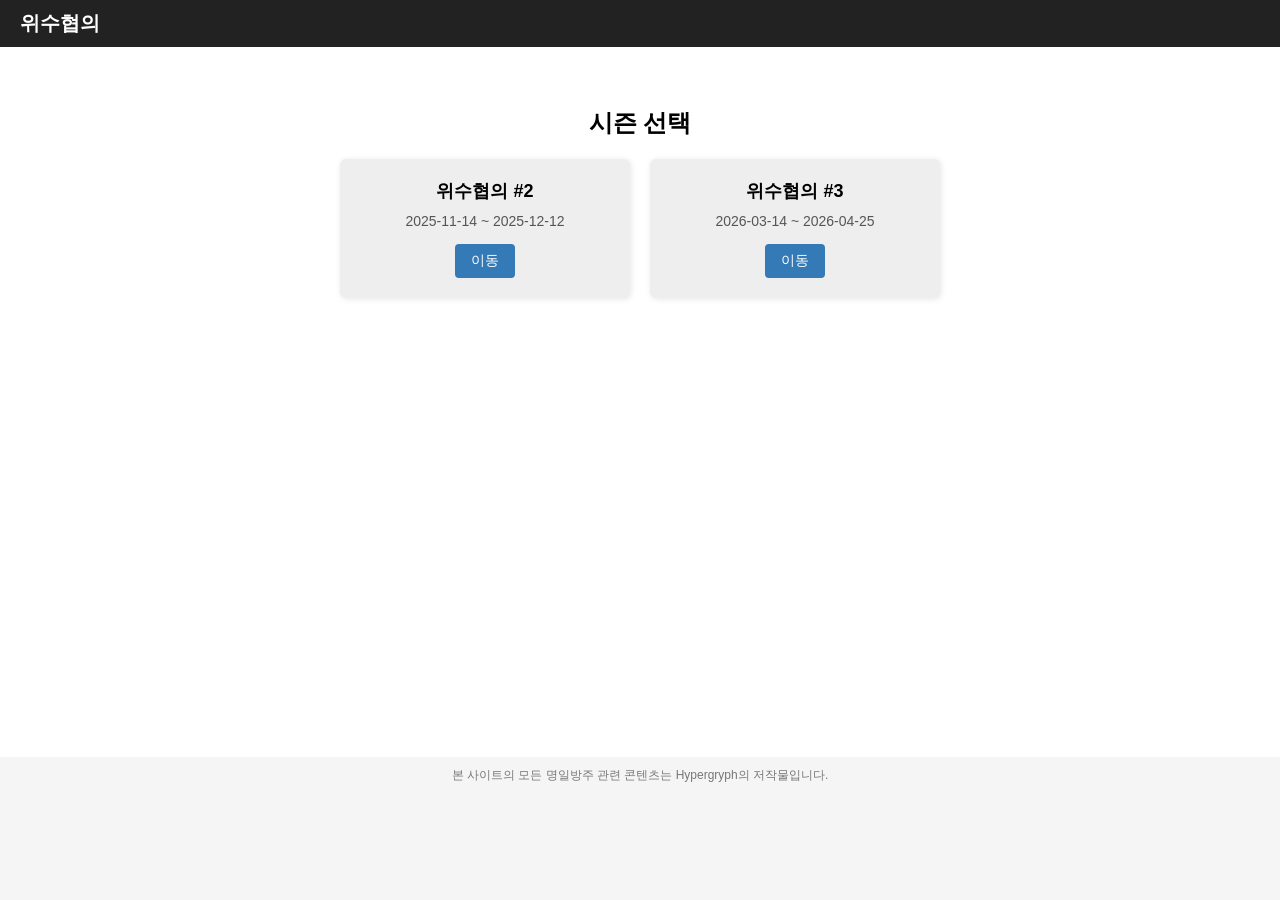
==== commit 4f8afbb6: "1" ====
--- a/index.html
+++ b/index.html
@@ -91,13 +91,13 @@
     <div class="season-card-list">
       <div class="season-card">
         <h2>위수협의 #2</h2>
-        <p>2025-11-14 ~ 2025-12-12 (중섭)</p>
+        <p>2025-11-14 ~ 2025-12-12</p>
         <a href="season2.html">이동</a>
       </div>
 
       <div class="season-card">
         <h2>위수협의 #3</h2>
-        <p>2026-03-14 ~ 2026-04-?? (중섭)</p>
+        <p>2026-03-14 ~ 2026-04-25</p>
         <a href="season3.html">이동</a>
       </div>
     </div>
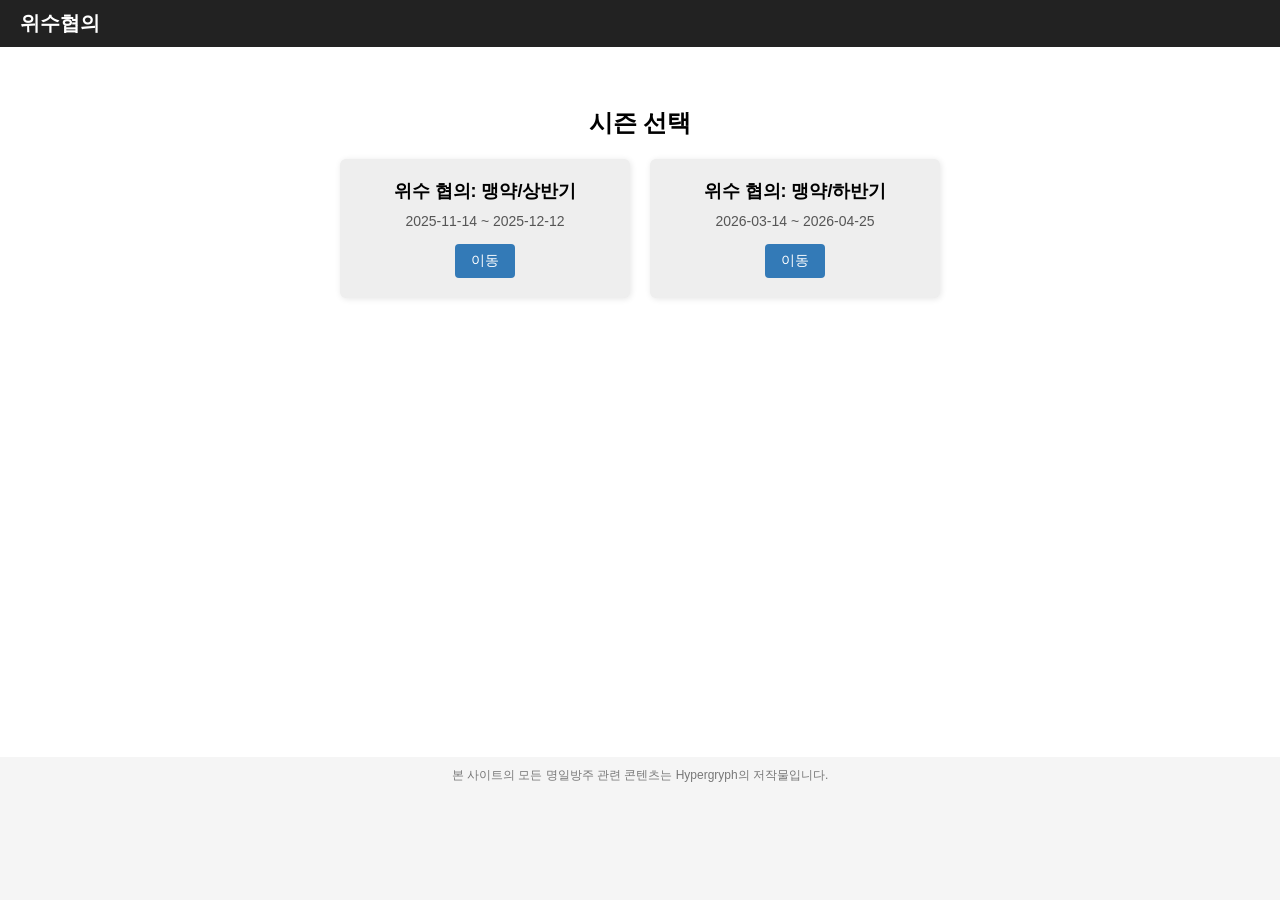
==== commit 1697d440: "2" ====
--- a/index.html
+++ b/index.html
@@ -90,13 +90,13 @@
 
     <div class="season-card-list">
       <div class="season-card">
-        <h2>위수협의 #2</h2>
+        <h2>위수 협의: 맹약/상반기</h2>
         <p>2025-11-14 ~ 2025-12-12</p>
         <a href="season2.html">이동</a>
       </div>
 
       <div class="season-card">
-        <h2>위수협의 #3</h2>
+        <h2>위수 협의: 맹약/하반기</h2>
         <p>2026-03-14 ~ 2026-04-25</p>
         <a href="season3.html">이동</a>
       </div>
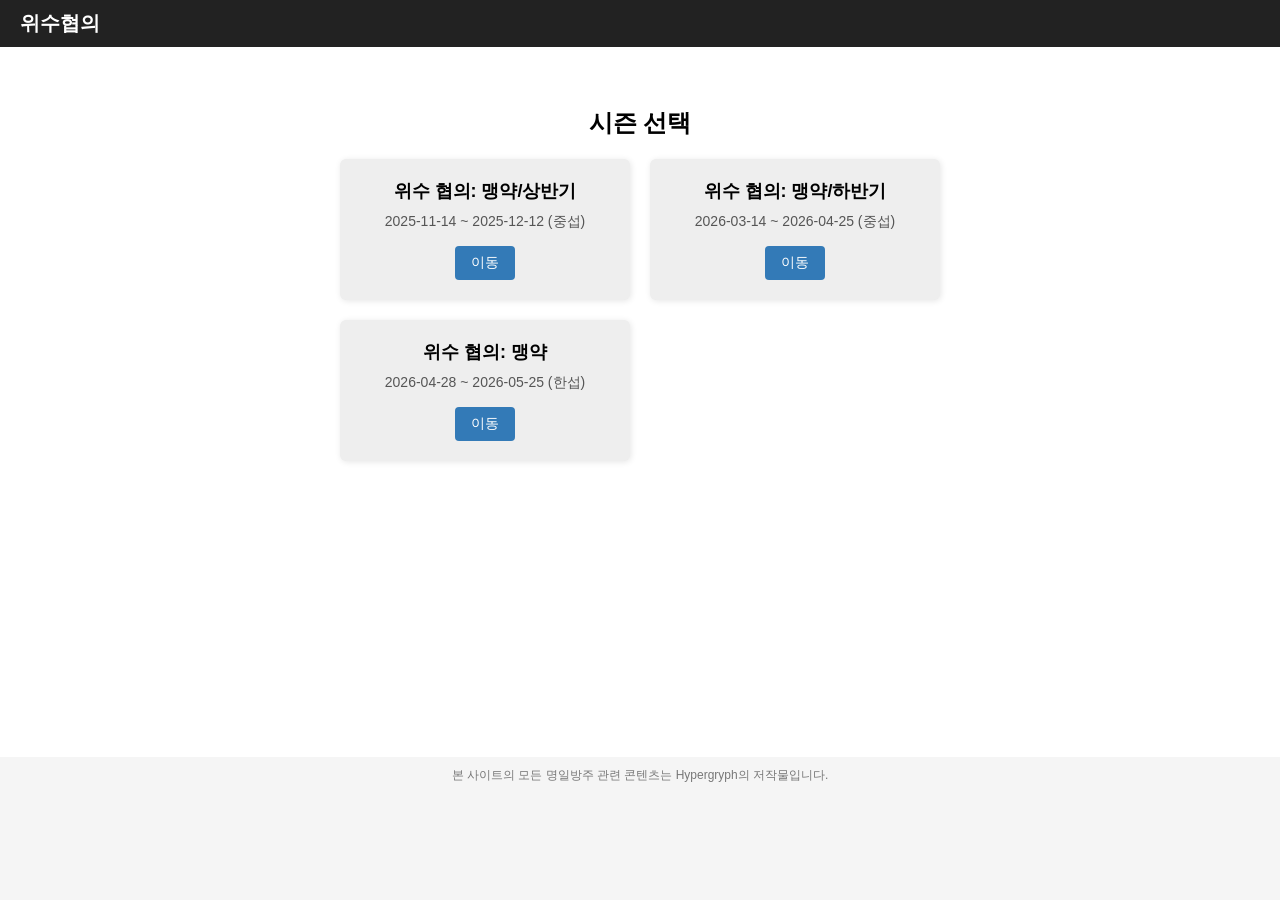
==== commit c43864c8: "한섭임시추가" ====
--- a/index.html
+++ b/index.html
@@ -91,14 +91,20 @@
     <div class="season-card-list">
       <div class="season-card">
         <h2>위수 협의: 맹약/상반기</h2>
-        <p>2025-11-14 ~ 2025-12-12</p>
+        <p>2025-11-14 ~ 2025-12-12 (중섭)</p>
         <a href="season2.html">이동</a>
       </div>
 
       <div class="season-card">
         <h2>위수 협의: 맹약/하반기</h2>
-        <p>2026-03-14 ~ 2026-04-25</p>
+        <p>2026-03-14 ~ 2026-04-25 (중섭)</p>
         <a href="season3.html">이동</a>
+      </div>
+
+      <div class="season-card">
+        <h2>위수 협의: 맹약</h2>
+        <p>2026-04-28 ~ 2026-05-25 (한섭)</p>
+        <a href="season2kr.html">이동</a>
       </div>
     </div>
   </div>
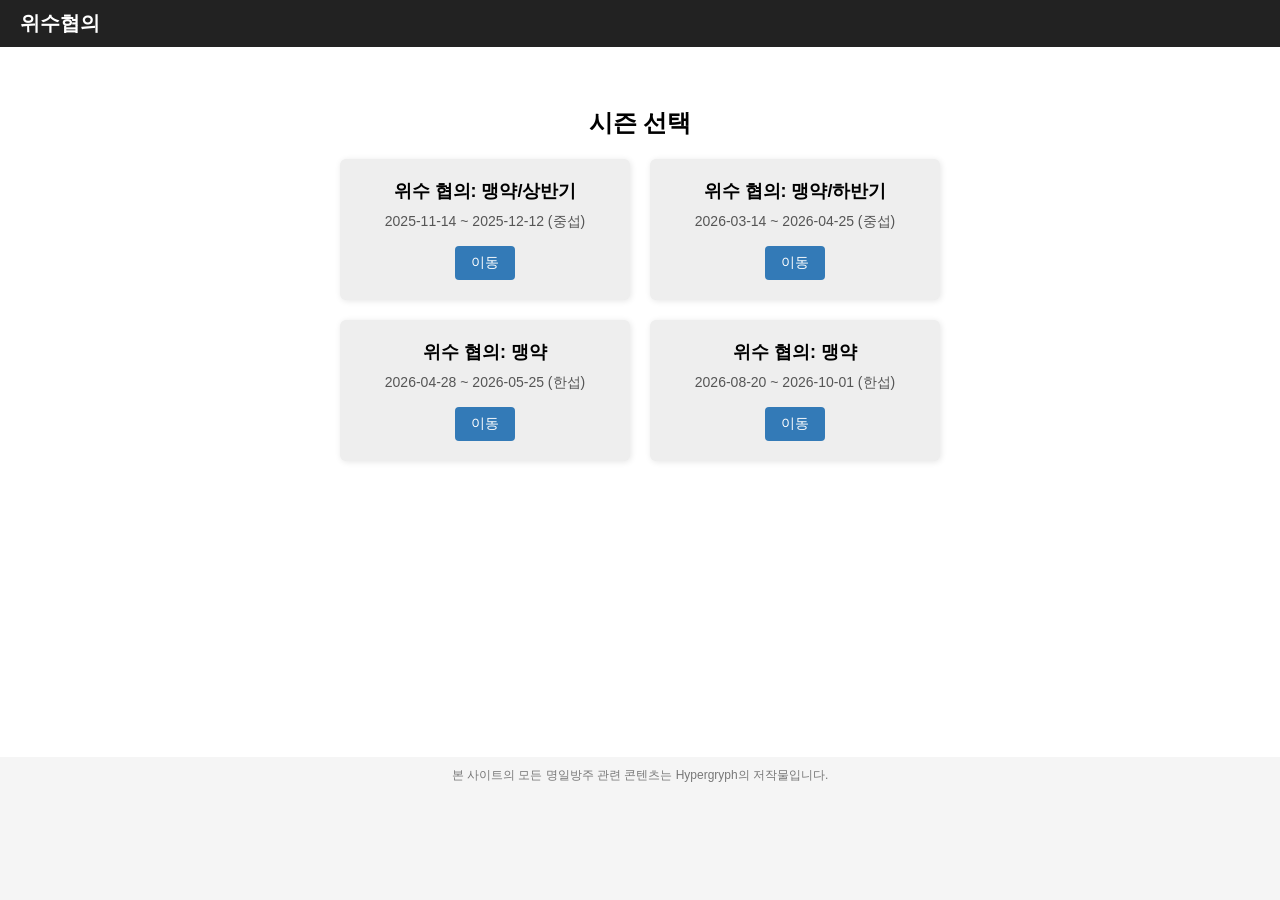
==== commit ed29a8f0: "한섭임시1" ====
--- a/index.html
+++ b/index.html
@@ -106,6 +106,12 @@
         <p>2026-04-28 ~ 2026-05-25 (한섭)</p>
         <a href="season2kr.html">이동</a>
       </div>
+
+      <div class="season-card">
+        <h2>위수 협의: 맹약</h2>
+        <p>2026-08-20 ~ 2026-10-01 (한섭)</p>
+        <a href="season3kr.html">이동</a>
+      </div>
     </div>
   </div>
 </main>
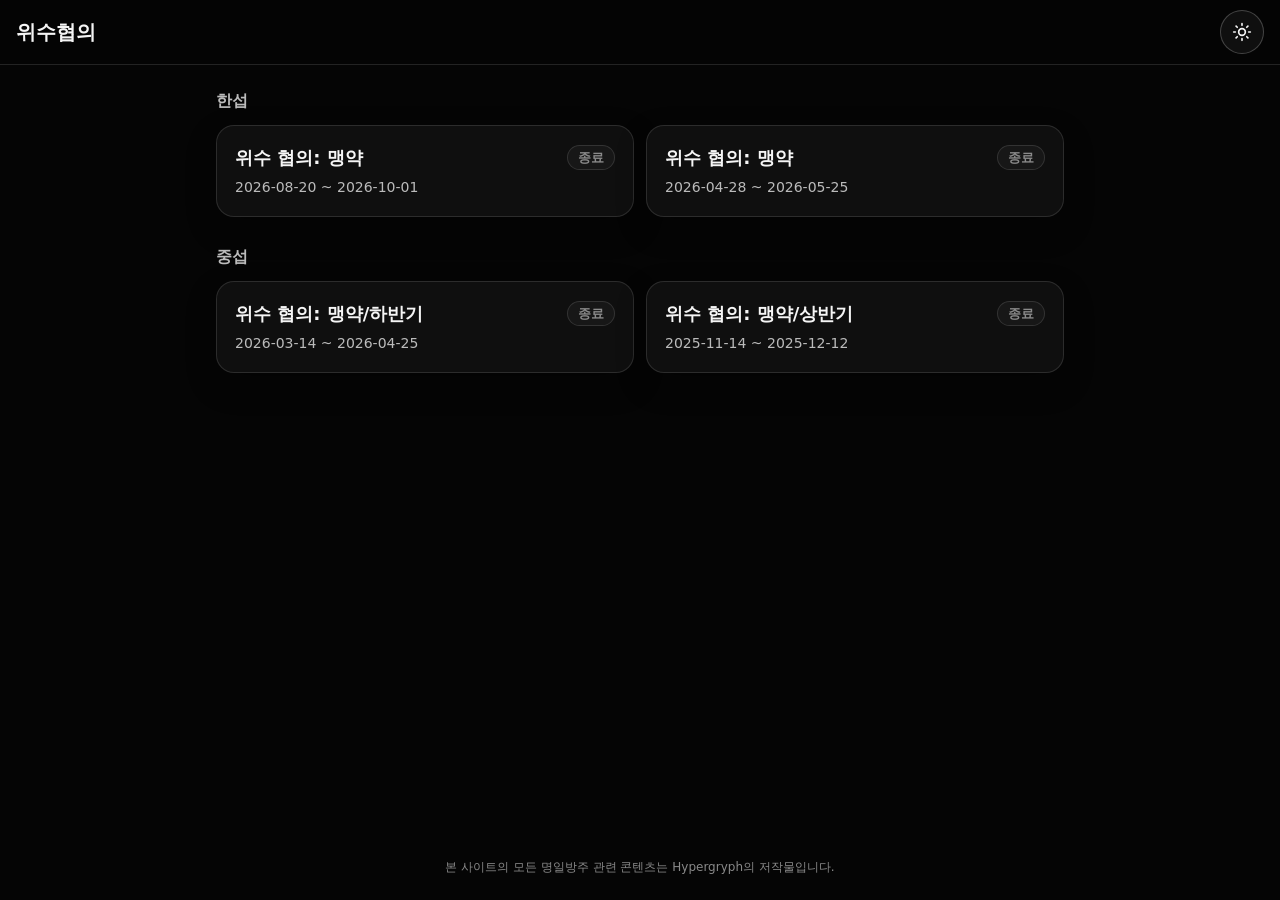
==== commit e8927a14: "사이트 개선 및 이미지 WebP 전환 - 시뮬: 9명 제한, 선택 해제, 현황 상단 고정, 깜빡임 수정, 특질 창,   이름 검색·티어 필터, 새로고침 후 선택 유지 (season" ====
--- a/index.html
+++ b/index.html
@@ -1,123 +1,113 @@
-<!DOCTYPE html>
+<!doctype html>
 <html lang="ko">
 <head>
-<meta charset="UTF-8" />
-<meta name="viewport" content="width=device-width, initial-scale=1" />
-<title>위수협의</title>
-<style>
-  body {
-    font-family: Arial, sans-serif;
-    margin: 0;
-    padding: 0;
-    background: #f5f5f5;
-  }
-  header {
-    background: #222;
-    color: #fff;
-    padding: 10px 20px;
-    position: sticky;
-    top: 0;
-    z-index: 100;
-  }
-  header h1 {
-    margin: 0;
-    font-size: 20px;
-  }
-  main {
-    background: #fff;
-    min-height: 70vh;
-    padding: 40px 20px;
-    display: flex;
-    flex-direction: column;
-    align-items: center;
-  }
-  .season-container {
-	text-align: center;
-    max-width: 600px;
-    width: 100%;
-  }
-  .season-card-list {
-    display: grid;
-    grid-template-columns: repeat(auto-fill,minmax(240px,1fr));
-    gap: 20px;
-    margin-top: 20px;
-  }
-  .season-card {
-    background: #eee;
-    border-radius: 6px;
-    padding: 20px;
-    box-shadow: 1px 1px 6px rgba(0,0,0,0.1);
-    text-align: center;
-  }
-  .season-card h2 {
-    margin-top: 0;
-    margin-bottom: 10px;
-    font-size: 18px;
-  }
-  .season-card p {
-    margin: 0 0 15px;
-    font-size: 14px;
-    color: #555;
-  }
-  .season-card a {
-    display: inline-block;
-    padding: 8px 16px;
-    border-radius: 4px;
-    text-decoration: none;
-    background: #337ab7;
-    color: #fff;
-    font-size: 14px;
-  }
-  .season-card a:hover {
-    background: #285f90;
-  }
-  footer {
-    text-align: center;
-    padding: 10px 0 20px;
-    font-size: 12px;
-    color: #777;
-  }
-</style>
+  <meta charset="UTF-8" />
+  <meta name="viewport" content="width=device-width, initial-scale=1.0" />
+  <title>위수협의</title>
+  <script src="js/theme.js"></script>
+  <style>
+    :root {
+      --bg: #050505;
+      --surface: #0f0f0f;
+      --surface-2: #171717;
+      --topbar: rgba(5,5,5,0.94);
+      --border: rgba(255,255,255,0.12);
+      --border-strong: rgba(255,255,255,0.22);
+      --text: #f5f5f5;
+      --muted: #bbbbbb;
+      --faint: #8a8a8a;
+      --green: #2fe27b;
+      --shadow: 0 12px 30px rgba(0,0,0,0.28);
+      --font: system-ui, -apple-system, 'Segoe UI', 'Malgun Gothic', 'Apple SD Gothic Neo', 'Noto Sans KR', sans-serif;
+    }
+    :root[data-theme="light"] {
+      --bg: #f3f4f6;
+      --surface: #ffffff;
+      --surface-2: #f0f1f3;
+      --topbar: rgba(243,244,246,0.94);
+      --border: rgba(0,0,0,0.12);
+      --border-strong: rgba(0,0,0,0.24);
+      --text: #15171a;
+      --muted: #4b5058;
+      --faint: #6d727a;
+      --green: #0b8f48;
+      --shadow: 0 6px 18px rgba(0,0,0,0.07);
+    }
+    * { box-sizing: border-box; }
+    body { margin:0; min-height:100vh; display:flex; flex-direction:column; background:var(--bg); color:var(--text); font-family:var(--font); line-height:1.5; }
+    button { font:inherit; color:inherit; cursor:pointer; }
+    header {
+      position:sticky; top:0; z-index:10; display:flex; align-items:center; justify-content:space-between; gap:16px;
+      padding:10px 16px; background:var(--topbar); border-bottom:1px solid var(--border); backdrop-filter:blur(10px);
+    }
+    h1 { margin:0; font-size:20px; font-weight:800; }
+    .theme-btn { width:44px; height:44px; display:flex; align-items:center; justify-content:center; border-radius:50%; background:var(--surface); border:1px solid var(--border-strong); }
+    main { flex:1; width:100%; max-width:880px; margin:0 auto; padding:24px 16px 40px; }
+    .server { margin-bottom:28px; }
+    .server h2 { margin:0 0 12px; font-size:16px; font-weight:700; color:var(--muted); }
+    .season-list { display:grid; grid-template-columns:repeat(auto-fill, minmax(min(320px, 100%), 1fr)); gap:12px; }
+    .season-card {
+      display:block; padding:18px; text-decoration:none; color:inherit;
+      background:var(--surface); border:1px solid var(--border); border-radius:18px; box-shadow:var(--shadow);
+      transition:border-color .15s, transform .15s;
+    }
+    .season-card:hover, .season-card:focus-visible { border-color:var(--border-strong); transform:translateY(-1px); }
+    .season-card.live { border-color:var(--green); }
+    .season-title { display:flex; align-items:center; justify-content:space-between; gap:8px; font-size:18px; font-weight:800; }
+    .season-date { margin-top:6px; color:var(--muted); font-size:14px; font-variant-numeric:tabular-nums; }
+    .badge { flex:0 0 auto; padding:2px 10px; border-radius:999px; font-size:13px; font-weight:600; border:1px solid var(--border); background:var(--surface-2); color:var(--faint); }
+    .badge.live { color:var(--green); border-color:var(--green); }
+    footer { padding:12px 16px 24px; text-align:center; font-size:12px; color:var(--faint); }
+  </style>
 </head>
 <body>
-<header>
-  <h1>위수협의</h1>
-</header>
-
-<main>
-  <div class="season-container">
-    <h2>시즌 선택</h2>
-
-    <div class="season-card-list">
-      <div class="season-card">
-        <h2>위수 협의: 맹약/상반기</h2>
-        <p>2025-11-14 ~ 2025-12-12 (중섭)</p>
-        <a href="season2.html">이동</a>
+  <header>
+    <h1>위수협의</h1>
+    <div data-theme-slot></div>
+  </header>
+  <main>
+    <section class="server">
+      <h2>한섭</h2>
+      <div class="season-list">
+        <a class="season-card" href="season3kr.html" data-start="2026-08-20" data-end="2026-10-01">
+          <div class="season-title"><span>위수 협의: 맹약</span><span class="badge"></span></div>
+          <div class="season-date">2026-08-20 ~ 2026-10-01</div>
+        </a>
+        <a class="season-card" href="season2kr.html" data-start="2026-04-28" data-end="2026-05-25">
+          <div class="season-title"><span>위수 협의: 맹약</span><span class="badge"></span></div>
+          <div class="season-date">2026-04-28 ~ 2026-05-25</div>
+        </a>
       </div>
-
-      <div class="season-card">
-        <h2>위수 협의: 맹약/하반기</h2>
-        <p>2026-03-14 ~ 2026-04-25 (중섭)</p>
-        <a href="season3.html">이동</a>
+    </section>
+    <section class="server">
+      <h2>중섭</h2>
+      <div class="season-list">
+        <a class="season-card" href="season3.html" data-start="2026-03-14" data-end="2026-04-25">
+          <div class="season-title"><span>위수 협의: 맹약/하반기</span><span class="badge"></span></div>
+          <div class="season-date">2026-03-14 ~ 2026-04-25</div>
+        </a>
+        <a class="season-card" href="season2.html" data-start="2025-11-14" data-end="2025-12-12">
+          <div class="season-title"><span>위수 협의: 맹약/상반기</span><span class="badge"></span></div>
+          <div class="season-date">2025-11-14 ~ 2025-12-12</div>
+        </a>
       </div>
-
-      <div class="season-card">
-        <h2>위수 협의: 맹약</h2>
-        <p>2026-04-28 ~ 2026-05-25 (한섭)</p>
-        <a href="season2kr.html">이동</a>
-      </div>
-
-      <div class="season-card">
-        <h2>위수 협의: 맹약</h2>
-        <p>2026-08-20 ~ 2026-10-01 (한섭)</p>
-        <a href="season3kr.html">이동</a>
-      </div>
-    </div>
-  </div>
-</main>
-
-<footer>
-  본 사이트의 모든 명일방주 관련 콘텐츠는 Hypergryph의 저작물입니다.
-</footer>
+    </section>
+  </main>
+  <footer>본 사이트의 모든 명일방주 관련 콘텐츠는 Hypergryph의 저작물입니다.</footer>
+  <script>
+    // 날짜로 시즌 상태를 표시한다
+    var now = new Date();
+    var today = new Date(now - now.getTimezoneOffset() * 60000).toISOString().slice(0, 10);
+    document.querySelectorAll('.season-card').forEach(function (card) {
+      var badge = card.querySelector('.badge');
+      var live = today >= card.dataset.start && today <= card.dataset.end;
+      var soon = today < card.dataset.start;
+      badge.textContent = live ? '진행 중' : soon ? '예정' : '종료';
+      if (live) {
+        card.classList.add('live');
+        badge.classList.add('live');
+      }
+    });
+  </script>
 </body>
 </html>
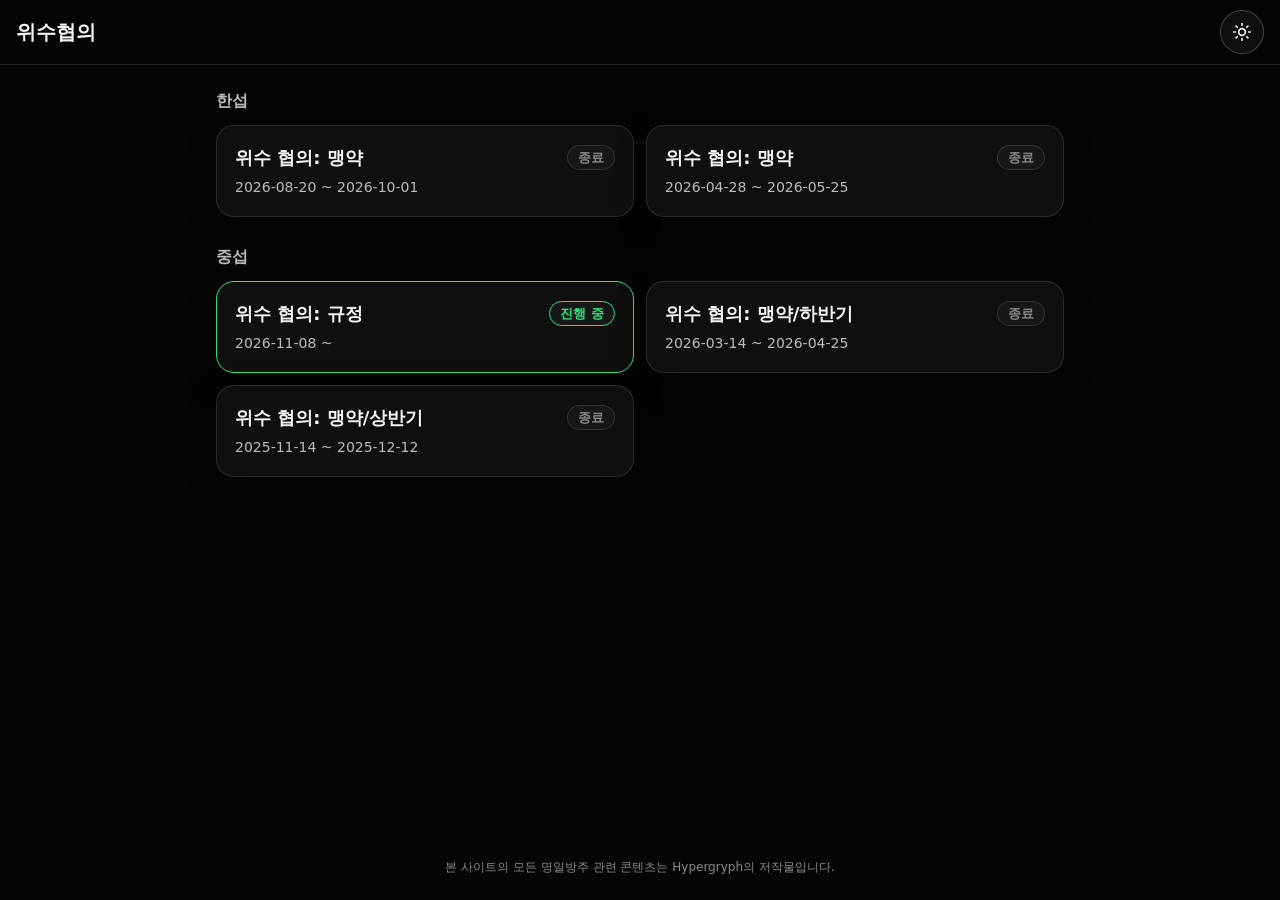
==== commit 9cf89973: "위수 협의 act3autochess 추가" ====
--- a/index.html
+++ b/index.html
@@ -82,6 +82,11 @@
     <section class="server">
       <h2>중섭</h2>
       <div class="season-list">
+        <!-- 종료일 미정(게임 데이터상 무기한) -->
+        <a class="season-card" href="act3autochess.html" data-start="2026-11-08" data-end="9999-12-31">
+          <div class="season-title"><span>위수 협의: 규정</span><span class="badge"></span></div>
+          <div class="season-date">2026-11-08 ~</div>
+        </a>
         <a class="season-card" href="season3.html" data-start="2026-03-14" data-end="2026-04-25">
           <div class="season-title"><span>위수 협의: 맹약/하반기</span><span class="badge"></span></div>
           <div class="season-date">2026-03-14 ~ 2026-04-25</div>
